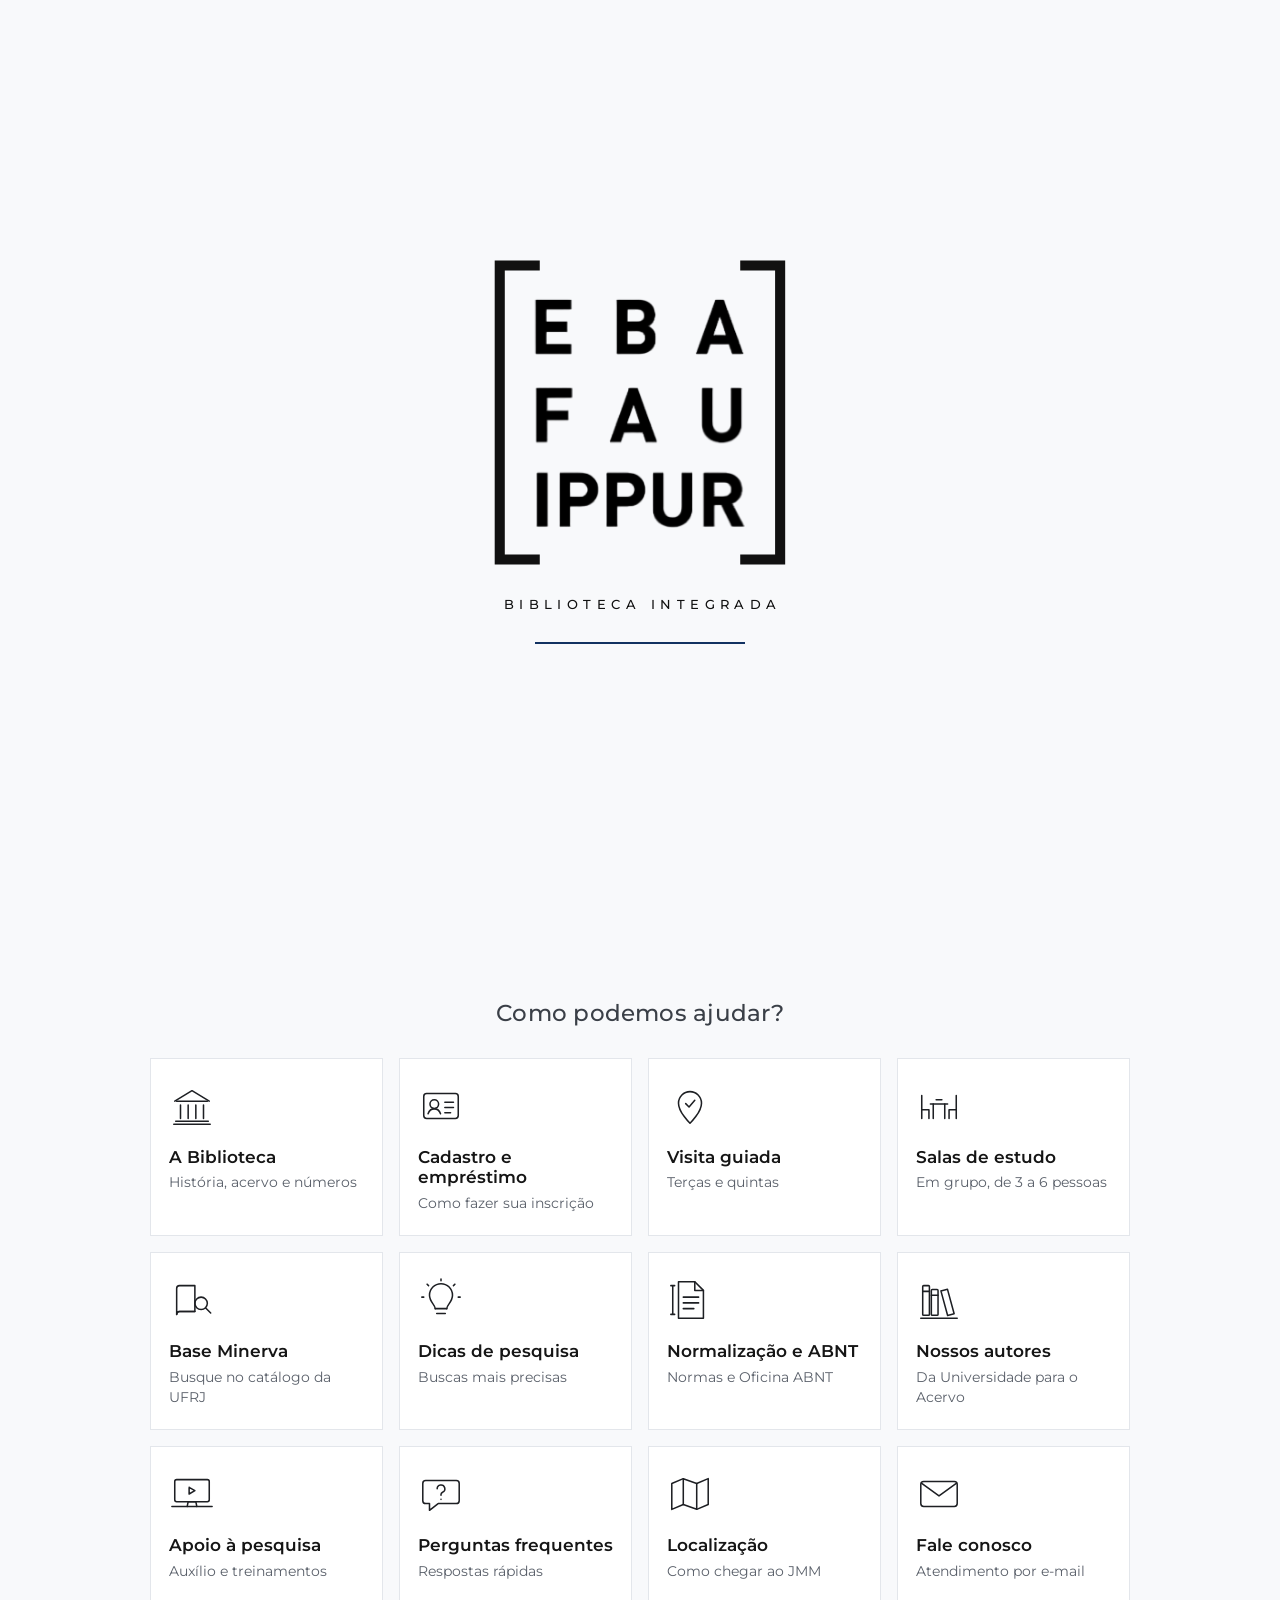
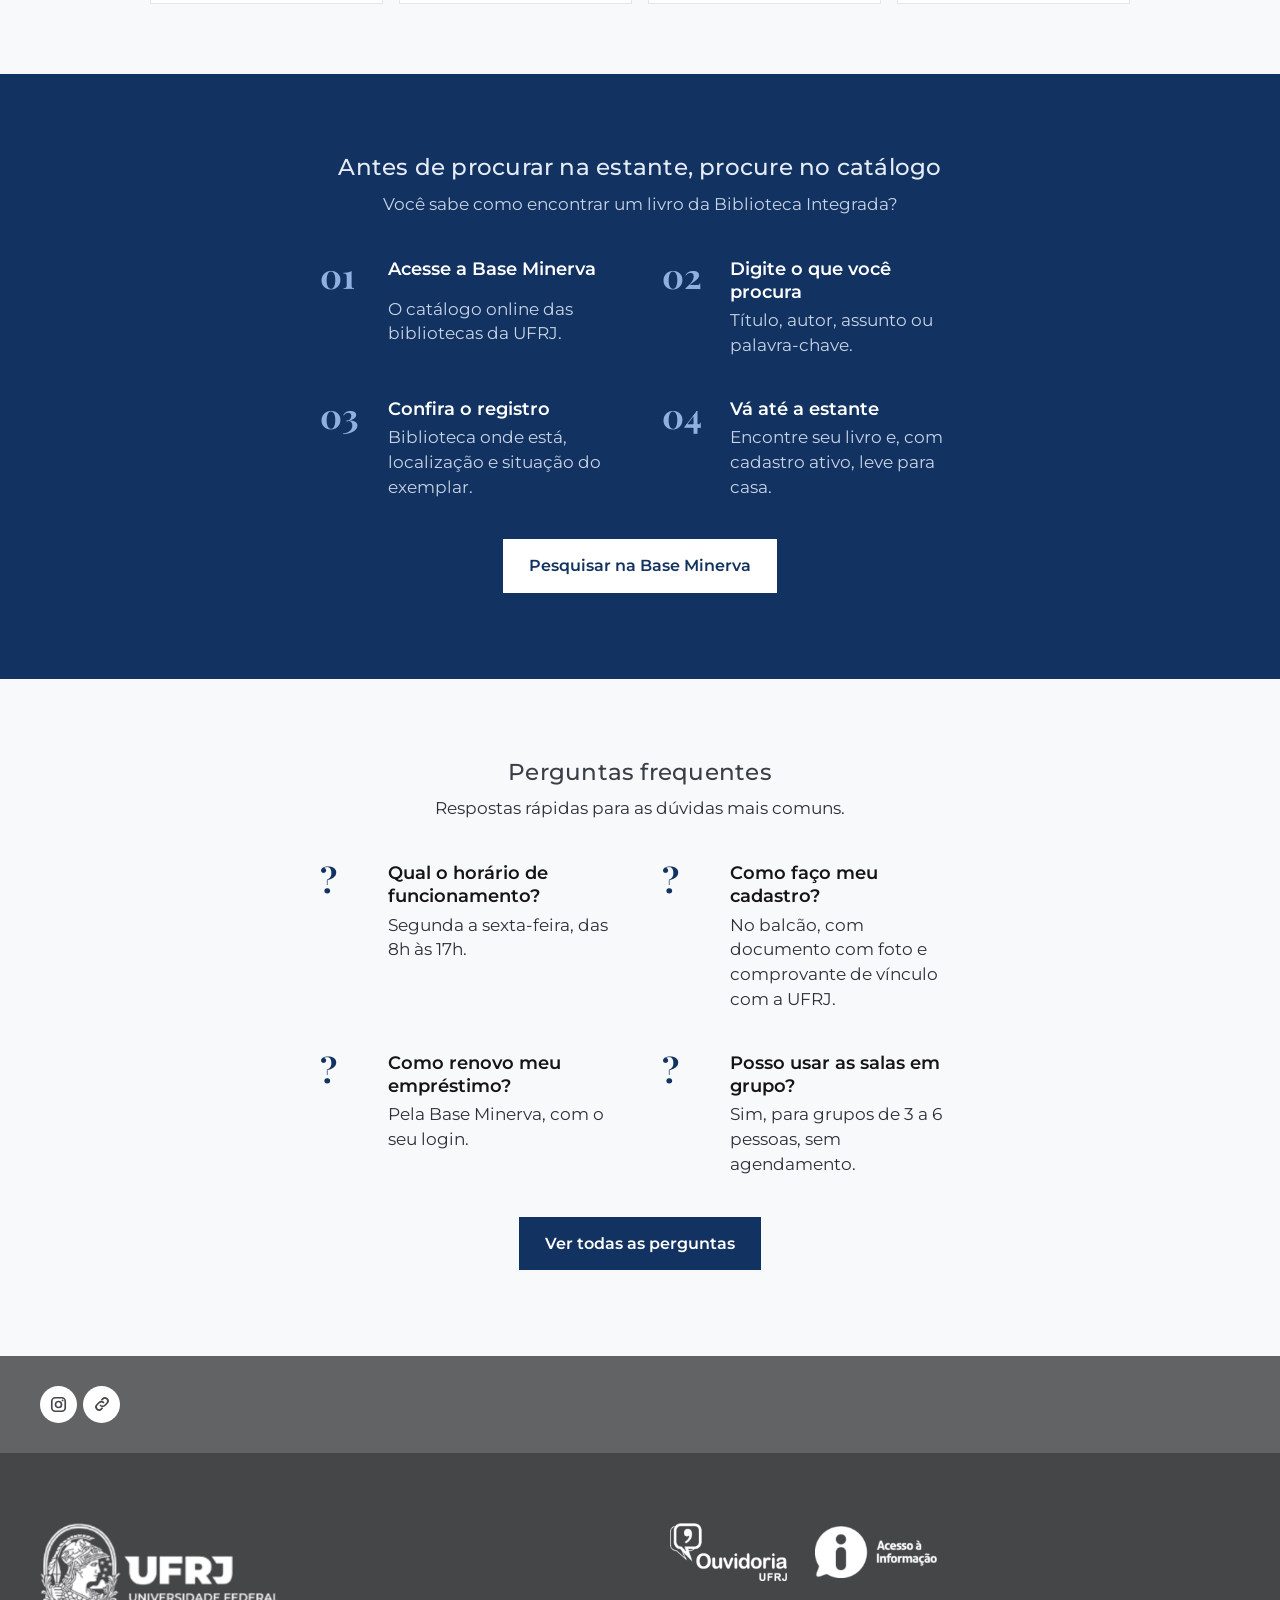
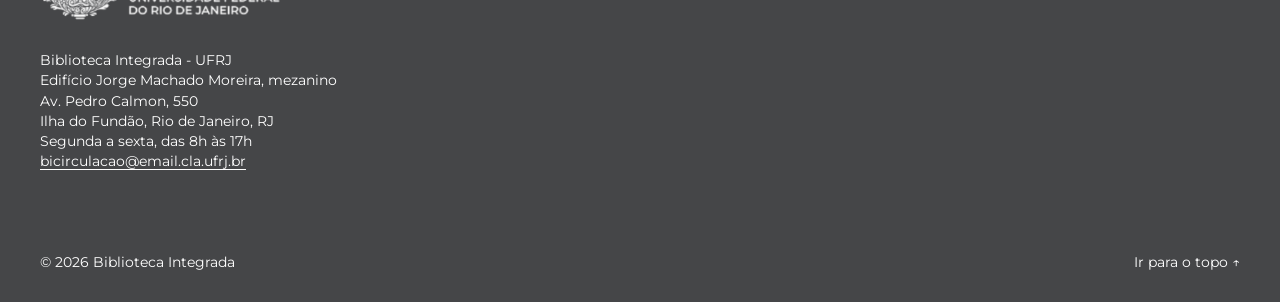
==== index.html @ 3e4e8108 "Abertura aparece ao abrir ou recarregar o site; pula só na navegação interna Co-Authored-By: Claude " ====
<!doctype html>
<html lang="pt-BR">
<head>
<meta charset="utf-8">
<meta name="viewport" content="width=device-width, initial-scale=1">
<meta name="robots" content="noindex, nofollow">
<title>Biblioteca Integrada | UFRJ</title>
<meta name="description" content="Acervo especializado em artes, arquitetura e urbanismo da EBA, FAU e IPPUR. Edifício Jorge Machado Moreira, Cidade Universitária.">
<meta name="theme-color" content="#123261">
<link rel="icon" type="image/png" href="logos/favicon.png">
<link rel="apple-touch-icon" href="logos/favicon.png">
<script>(function(){try{var n=performance.getEntriesByType("navigation")[0];var recarga=n&&n.type==="reload";var r=document.referrer;var interno=r&&r.indexOf(location.origin+location.pathname.replace(/[^/]*$/,""))===0;if(interno&&!recarga)document.documentElement.classList.add("sem-carga")}catch(e){}})()</script>
<link rel="canonical" href="https://levytikus.github.io/biblioteca-integrada/">
<meta property="og:type" content="website">
<meta property="og:locale" content="pt_BR">
<meta property="og:site_name" content="Biblioteca Integrada UFRJ">
<meta property="og:title" content="Biblioteca Integrada | UFRJ">
<meta property="og:description" content="Acervo especializado em artes, arquitetura e urbanismo da EBA, FAU e IPPUR. Edifício Jorge Machado Moreira, Cidade Universitária.">
<meta property="og:url" content="https://levytikus.github.io/biblioteca-integrada/">
<meta property="og:image" content="https://levytikus.github.io/biblioteca-integrada/og.jpg?v=2">
<meta property="og:image:secure_url" content="https://levytikus.github.io/biblioteca-integrada/og.jpg?v=2">
<meta property="og:image:type" content="image/jpeg">
<meta property="og:image:width" content="1200">
<meta property="og:image:height" content="630">
<meta property="og:image:alt" content="Biblioteca Integrada da UFRJ">
<meta name="twitter:card" content="summary_large_image">
<meta name="twitter:title" content="Biblioteca Integrada | UFRJ">
<meta name="twitter:description" content="Acervo especializado em artes, arquitetura e urbanismo da EBA, FAU e IPPUR. Edifício Jorge Machado Moreira, Cidade Universitária.">
<meta name="twitter:image" content="https://levytikus.github.io/biblioteca-integrada/og.jpg?v=2">
<link rel="preconnect" href="https://fonts.googleapis.com">
<link rel="preconnect" href="https://fonts.gstatic.com" crossorigin>
<link href="https://fonts.googleapis.com/css2?family=Montserrat:wght@400;500;600;700&family=Playfair+Display:wght@700&family=Source+Serif+4:opsz,wght@8..60,400&display=swap" rel="stylesheet">
<link rel="stylesheet" href="css/estilo.css?v=22">
</head>
<body id="topo">
<div class="carga v-traco" id="carga" aria-hidden="true"><div class="cj"><svg class="marca-bi" viewBox="0 0 1308 1367" aria-hidden="true"><path class="co co-e" d="M217 41.5H42.5V1323.5H217" pathLength="1"/><path class="co co-d" d="M1091 41.5H1265V1323.5H1091" pathLength="1"/><g class="ls"><image class="le" href="carga/l-E.png" x="195" y="187" width="163" height="243" style="--i:0;--r:0;--dx:-0.289;--dy:-0.274"/><image class="le" href="carga/l-B1.png" x="549" y="187" width="175" height="243" style="--i:1;--r:0;--dx:-0.013;--dy:-0.274"/><image class="le" href="carga/l-A1.png" x="894" y="187" width="214" height="243" style="--i:2;--r:0;--dx:0.265;--dy:-0.274"/><image class="le" href="carga/l-F.png" x="198" y="572" width="163" height="245" style="--i:3;--r:1;--dx:-0.286;--dy:0.008"/><image class="le" href="carga/l-A2.png" x="519" y="572" width="210" height="245" style="--i:4;--r:1;--dx:-0.023;--dy:0.008"/><image class="le" href="carga/l-U1.png" x="921" y="572" width="179" height="245" style="--i:5;--r:1;--dx:0.273;--dy:0.008"/><image class="le" href="carga/l-I.png" x="201" y="941" width="54" height="244" style="--i:6;--r:2;--dx:-0.326;--dy:0.278"/><image class="le" href="carga/l-P1.png" x="301" y="941" width="173" height="244" style="--i:7;--r:2;--dx:-0.204;--dy:0.278"/><image class="le" href="carga/l-P2.png" x="506" y="941" width="173" height="244" style="--i:8;--r:2;--dx:-0.047;--dy:0.278"/><image class="le" href="carga/l-U2.png" x="707" y="941" width="178" height="244" style="--i:9;--r:2;--dx:0.109;--dy:0.278"/><image class="le" href="carga/l-R.png" x="927" y="941" width="184" height="244" style="--i:10;--r:2;--dx:0.279;--dy:0.278"/></g></svg><p class="wm">Biblioteca Integrada</p><div class="barra"><i></i></div></div></div>
<a class="pular" href="#conteudo">Pular para o conteúdo</a>

<header class="cab">
  <div class="cab-in">
    <button class="busca-btn" id="abrirBusca" aria-label="Pesquisar no acervo"><svg width="26" height="26" viewBox="0 0 24 24" fill="none" stroke="currentColor" stroke-width="1.9" stroke-linecap="round"><circle cx="10.5" cy="10.5" r="7.2"/><path d="m20.6 20.6-4.9-4.9"/></svg></button>
    <a class="marca" href="index.html" aria-label="Biblioteca Integrada, página inicial">
      <img src="logos/ufrj-compacta.png" alt="UFRJ" width="556" height="277">
      <span class="nome">Biblioteca Integrada</span>
    </a>
    <button class="menu-btn" id="abrirMenu" aria-label="Abrir menu"><svg width="28" height="28" viewBox="0 0 24 24" fill="none" stroke="currentColor" stroke-width="1.6" stroke-linecap="round"><path d="M3.5 6.5h17M3.5 12h17M3.5 17.5h17"/></svg></button>
  </div>
</header>

<div class="menu" id="menu" aria-hidden="true" role="dialog" aria-label="Menu">
  <div class="menu-topo"><button data-fechar>Fechar menu <svg width="30" height="30" viewBox="0 0 24 24" fill="none" stroke="currentColor" stroke-width="1.5" stroke-linecap="round"><path d="M5 5l14 14M19 5 5 19"/></svg></button></div>
  <nav aria-label="Menu principal">
    <a href="index.html">Página Inicial</a>
    <a href="historia.html">A Biblioteca</a>
    <a href="servicos.html">Serviços</a>
    <a href="pesquisa.html">Dicas de pesquisa</a>
    <a href="normalizacao.html">Normalização e Oficina ABNT</a>
    <a href="acervo.html">Da Universidade para o Acervo</a>
    <a href="faq.html">FAQ</a>
    <a href="localizacao.html">Localização</a>
  </nav>
  <div class="redes">
    <a href="https://www.instagram.com/bibliotecaintegradaufrj/" target="_blank" rel="noopener" aria-label="Instagram"><svg width="22" height="22" viewBox="0 0 24 24" fill="none" stroke="currentColor" stroke-width="2.1"><rect x="3.5" y="3.5" width="17" height="17" rx="4.5"/><circle cx="12" cy="12" r="3.8"/><circle cx="17.2" cy="6.8" r="1.15" fill="currentColor" stroke="none"/></svg></a>
    <a href="https://linktr.ee/bi.ufrj" target="_blank" rel="noopener" aria-label="Todos os links"><svg width="21" height="21" viewBox="0 0 24 24" fill="none" stroke="currentColor" stroke-width="2.3" stroke-linecap="round"><path d="M10 14a4 4 0 0 0 5.7 0l3-3a4 4 0 0 0-5.7-5.7l-1 1"/><path d="M14 10a4 4 0 0 0-5.7 0l-3 3a4 4 0 0 0 5.7 5.7l1-1"/></svg></a>
  </div>
</div>

<div class="busca" id="busca" aria-hidden="true" role="dialog" aria-label="Pesquisar">
  <button class="fechar" data-fechar>Fechar pesquisa <svg width="30" height="30" viewBox="0 0 24 24" fill="none" stroke="currentColor" stroke-width="1.5" stroke-linecap="round"><path d="M5 5l14 14M19 5 5 19"/></svg></button>
  <form action="https://minerva.ufrj.br/F" method="get" target="_blank">
    <label for="q">Pesquisar no acervo (Base Minerva)</label>
    <div class="campo">
      <input id="q" name="request" type="search" placeholder="Título, autor ou assunto" autocomplete="off">
      <input type="hidden" name="func" value="find-b">
      <button class="enviar" type="submit" aria-label="Buscar"><svg width="26" height="26" viewBox="0 0 24 24" fill="none" stroke="currentColor" stroke-width="1.9" stroke-linecap="round"><circle cx="10.5" cy="10.5" r="7.2"/><path d="m20.6 20.6-4.9-4.9"/></svg></button>
    </div>
  </form>
</div>

<main id="conteudo">

<section class="capa" aria-label="Biblioteca Integrada">
  <img src="img/capa.jpg?v=13" alt="Salão de leitura da Biblioteca Integrada" style="object-position:50% 45%">
  <span class="escuro" aria-hidden="true"></span>
  <span class="credito" hidden>Foto: Fábio Caffe (SGCOM/UFRJ)</span>
  <div class="tit">
    <h1>Biblioteca Integrada</h1>
    <a class="desce" href="#servicos" aria-label="Deslizar para baixo"><svg width="28" height="28" viewBox="0 0 24 24" fill="none" stroke="currentColor" stroke-width="2.2" stroke-linecap="round" stroke-linejoin="round"><path d="m6 9 6 6 6-6"/></svg></a>
  </div>
</section>

<section class="atalhos" id="servicos" aria-labelledby="t-atalhos">
  <h2 id="t-atalhos">Como podemos ajudar?</h2>
  <div class="grade-ic">
    <a class="atalho" href="historia.html">
      <svg class="ic" viewBox="0 0 48 48" aria-hidden="true"><path pathLength="1" d="M6 19 24 8l18 11"/><path pathLength="1" d="M8 19h32"/><path pathLength="1" d="M12 23v14M20 23v14M28 23v14M36 23v14"/><path pathLength="1" d="M7 40h34"/><path pathLength="1" d="M5 43h38"/></svg>
      <b>A Biblioteca</b><span>História, acervo e números</span>
    </a>
    <a class="atalho" href="servicos.html#cadastro">
      <svg class="ic" viewBox="0 0 48 48" aria-hidden="true"><rect pathLength="1" x="6" y="11" width="36" height="26" rx="3"/><circle pathLength="1" cx="17" cy="22" r="4.5"/><path pathLength="1" d="M10.5 32c1.2-3.4 3.6-5 6.5-5s5.3 1.6 6.5 5"/><path pathLength="1" d="M28 20h9M28 25.5h9M28 31h6"/></svg>
      <b>Cadastro e empréstimo</b><span>Como fazer sua inscrição</span>
    </a>
    <a class="atalho" href="servicos.html#visita">
      <svg class="ic" viewBox="0 0 48 48" aria-hidden="true"><path pathLength="1" d="M24 42s-12-11.6-12-21a12 12 0 0 1 24 0c0 9.4-12 21-12 21Z"/><path pathLength="1" d="M19.5 21.5 23 25l6-7"/></svg>
      <b>Visita guiada</b><span>Terças e quintas</span>
    </a>
    <a class="atalho" href="servicos.html#salas">
      <svg class="ic" viewBox="0 0 48 48" aria-hidden="true"><path pathLength="1" d="M15 22h18"/><path pathLength="1" d="M18 22v15M30 22v15"/><path pathLength="1" d="M6 13v24M6 28h7.5v9"/><path pathLength="1" d="M42 13v24M42 28h-7.5v9"/><path pathLength="1" d="M21 17.5h6"/></svg>
      <b>Salas de estudo</b><span>Em grupo, de 3 a 6 pessoas</span>
    </a>
    <a class="atalho" href="https://minerva.ufrj.br/F" target="_blank" rel="noopener">
      <svg class="ic" viewBox="0 0 48 48" aria-hidden="true"><path pathLength="1" d="M8 36V12a3 3 0 0 1 3-3h16v27H11a3 3 0 0 0-3 3Z"/><path pathLength="1" d="M8 39a3 3 0 0 1 3-3h16"/><circle pathLength="1" cx="33.5" cy="27.5" r="6.5"/><path pathLength="1" d="m38.3 32.3 5.2 5.2"/></svg>
      <b>Base Minerva</b><span>Busque no catálogo da UFRJ</span>
    </a>
    <a class="atalho" href="pesquisa.html">
      <svg class="ic" viewBox="0 0 48 48" aria-hidden="true"><path pathLength="1" d="M18 33h12"/><path pathLength="1" d="M19.5 38h9"/><path pathLength="1" d="M18 33c0-4-6-7-6-14a12 12 0 0 1 24 0c0 7-6 10-6 14"/><path pathLength="1" d="M24 4V2M37 9l1.5-1.5M11 9 9.5 7.5M42 21h2M4 21h2"/></svg>
      <b>Dicas de pesquisa</b><span>Buscas mais precisas</span>
    </a>
    <a class="atalho" href="normalizacao.html">
      <svg class="ic" viewBox="0 0 48 48" aria-hidden="true"><path pathLength="1" d="M12 5h17l9 9v29H12Z"/><path pathLength="1" d="M29 5v9h9"/><path pathLength="1" d="M17 21h16M17 27h16M17 33h11"/><path pathLength="1" d="M6 9v30M4 9h4M4 39h4" /></svg>
      <b>Normalização e ABNT</b><span>Normas e Oficina ABNT</span>
    </a>
    <a class="atalho" href="acervo.html">
      <svg class="ic" viewBox="0 0 48 48" aria-hidden="true"><rect pathLength="1" x="7" y="9" width="7" height="31" rx="1"/><rect pathLength="1" x="16" y="13" width="7" height="27" rx="1"/><path pathLength="1" d="m26 14.5 6.8-1.8 7 25.6-6.8 1.8Z"/><path pathLength="1" d="M5 43h38"/><path pathLength="1" d="M7 15h7M16 19h7"/></svg>
      <b>Nossos autores</b><span>Da Universidade para o Acervo</span>
    </a>
    <a class="atalho" href="servicos.html#apoio">
      <svg class="ic" viewBox="0 0 48 48" aria-hidden="true"><rect pathLength="1" x="6" y="9" width="36" height="23" rx="2"/><path pathLength="1" d="M3 37h42"/><path pathLength="1" d="M19 37l1-5h8l1 5"/><path pathLength="1" d="m21 17 6 3.5-6 3.5Z"/></svg>
      <b>Apoio à pesquisa</b><span>Auxílio e treinamentos</span>
    </a>
    <a class="atalho" href="faq.html">
      <svg class="ic" viewBox="0 0 48 48" aria-hidden="true"><path pathLength="1" d="M8 10h32a3 3 0 0 1 3 3v18a3 3 0 0 1-3 3H21l-9 7v-7H8a3 3 0 0 1-3-3V13a3 3 0 0 1 3-3Z"/><path pathLength="1" d="M20 18.5a4 4 0 1 1 5.6 3.7c-1 .5-1.6 1.3-1.6 2.4v.8"/><path pathLength="1" d="M24 29.5v.1"/></svg>
      <b>Perguntas frequentes</b><span>Respostas rápidas</span>
    </a>
    <a class="atalho" href="localizacao.html">
      <svg class="ic" viewBox="0 0 48 48" aria-hidden="true"><path pathLength="1" d="M5 13 17 8l14 5 12-5v27l-12 5-14-5-12 5Z"/><path pathLength="1" d="M17 8v27M31 13v27"/></svg>
      <b>Localização</b><span>Como chegar ao JMM</span>
    </a>
    <a class="atalho" href="mailto:bicirculacao@email.cla.ufrj.br">
      <svg class="ic" viewBox="0 0 48 48" aria-hidden="true"><rect pathLength="1" x="5" y="11" width="38" height="26" rx="3"/><path pathLength="1" d="m6 13 18 13 18-13"/></svg>
      <b>Fale conosco</b><span>Atendimento por e-mail</span>
    </a>
  </div>
</section>

<section class="passos" aria-labelledby="t-passos">
  <h2 id="t-passos">Antes de procurar na estante, procure no catálogo</h2>
  <p class="sub">Você sabe como encontrar um livro da Biblioteca Integrada?</p>
  <ol>
    <li><b>Acesse a Base Minerva</b><span>O catálogo online das bibliotecas da UFRJ.</span></li>
    <li><b>Digite o que você procura</b><span>Título, autor, assunto ou palavra-chave.</span></li>
    <li><b>Confira o registro</b><span>Biblioteca onde está, localização e situação do exemplar.</span></li>
    <li><b>Vá até a estante</b><span>Encontre seu livro e, com cadastro ativo, leve para casa.</span></li>
  </ol>
  <div class="acao"><a class="botao" href="https://minerva.ufrj.br/F" target="_blank" rel="noopener">Pesquisar na Base Minerva</a></div>
</section>


<section class="faq faq-resumo" id="faq">
  <h2>Perguntas frequentes</h2>
  <p class="sub">Respostas rápidas para as dúvidas mais comuns.</p>
  <div class="itens">
      <div class="item">
        <h3>Qual o horário de funcionamento?</h3>
        <p>Segunda a sexta-feira, das 8h às 17h.</p>
      </div>
      <div class="item">
        <h3>Como faço meu cadastro?</h3>
        <p>No balcão, com documento com foto e comprovante de vínculo com a UFRJ.</p>
      </div>
      <div class="item">
        <h3>Como renovo meu empréstimo?</h3>
        <p>Pela Base Minerva, com o seu login.</p>
      </div>
      <div class="item">
        <h3>Posso usar as salas em grupo?</h3>
        <p>Sim, para grupos de 3 a 6 pessoas, sem agendamento.</p>
      </div>
  </div>
  <div class="acao"><a class="botao" href="faq.html">Ver todas as perguntas</a></div>
</section>
</main>

<div class="faixa">
  <div class="in">
    <a href="https://www.instagram.com/bibliotecaintegradaufrj/" target="_blank" rel="noopener" aria-label="Instagram"><svg width="19" height="19" viewBox="0 0 24 24" fill="none" stroke="currentColor" stroke-width="2.1"><rect x="3.5" y="3.5" width="17" height="17" rx="4.5"/><circle cx="12" cy="12" r="3.8"/><circle cx="17.2" cy="6.8" r="1.15" fill="currentColor" stroke="none"/></svg></a>
    <a href="https://linktr.ee/bi.ufrj" target="_blank" rel="noopener" aria-label="Todos os links"><svg width="18" height="18" viewBox="0 0 24 24" fill="none" stroke="currentColor" stroke-width="2.3" stroke-linecap="round"><path d="M10 14a4 4 0 0 0 5.7 0l3-3a4 4 0 0 0-5.7-5.7l-1 1"/><path d="M14 10a4 4 0 0 0-5.7 0l-3 3a4 4 0 0 0 5.7 5.7l1-1"/></svg></a>
  </div>
</div>
<footer class="rod">
  <div class="in">
    <div class="grade">
      <div>
        <a class="ufrj" href="https://ufrj.br/" target="_blank" rel="noopener"><img src="logos/ufrj-completa.png" alt="UFRJ, Universidade Federal do Rio de Janeiro" width="684" height="277"></a>
        <address>
          Biblioteca Integrada - UFRJ<br>
          Edifício Jorge Machado Moreira, mezanino<br>
          Av. Pedro Calmon, 550<br>
          Ilha do Fundão, Rio de Janeiro, RJ<br>
          Segunda a sexta, das 8h às 17h<br>
          <a href="mailto:bicirculacao@email.cla.ufrj.br">bicirculacao@email.cla.ufrj.br</a>
        </address>
      </div>
      <div class="selos">
        <a href="http://www.ouvidoria.ufrj.br" target="_blank" rel="noopener"><img class="ouv" src="logos/ouvidoria.png" alt="Ouvidoria UFRJ" width="338" height="167"></a>
        <a href="https://www.gov.br/acessoainformacao/pt-br" target="_blank" rel="noopener"><img class="lai" src="logos/acesso.png" alt="Acesso à Informação" width="338" height="145"></a>
      </div>
    </div>
    <div class="base">
      <span>© 2026 Biblioteca Integrada</span>
      <a href="#topo">Ir para o topo ↑</a>
    </div>
  </div>
</footer>

<div vw class="enabled">
  <div vw-access-button class="active"></div>
  <div vw-plugin-wrapper><div class="vw-plugin-top-wrapper"></div></div>
</div>
<script src="https://vlibras.gov.br/app/vlibras-plugin.js"></script>
<script>try{new window.VLibras.Widget('https://vlibras.gov.br/app');}catch(e){}</script>
<script src="js/site.js?v=22"></script>
</body>
</html>
---- css/estilo.css ----
/* Biblioteca Integrada UFRJ, prévia
   Medidas tiradas do padrão visual dos sites da UFRJ (celular e computador) */

:root{
  --azul:#123261;
  --fundo:#f8f9fb;
  --texto:#151515;
  --texto-2:#2b2f36;
  --rodape:#454648;
  --faixa:#626365;
  --sans:"Montserrat", system-ui, sans-serif;
  --serif:"Source Serif 4", Georgia, serif;
  --titulo:"Playfair Display", Georgia, serif;
  --cab:96px;
}
@media (min-width:768px){:root{--cab:88px}}

*{box-sizing:border-box}
html{scroll-behavior:smooth;scroll-padding-top:calc(var(--cab) + 16px)}
body{margin:0;background:var(--fundo);color:var(--texto);font-family:var(--sans);font-size:17px;line-height:1.5;-webkit-font-smoothing:antialiased;text-rendering:optimizeLegibility}
img{max-width:100%;display:block}
a{color:var(--azul)}
[hidden]{display:none!important}
.pular{position:absolute;left:-999px;top:0;background:#fff;color:var(--azul);padding:10px 16px;z-index:300;font-weight:600}
.pular:focus{left:10px;top:10px}

/* ---------- Cabeçalho ---------- */
.cab{position:sticky;top:0;z-index:50;background:var(--azul);box-shadow:0 3px 8px rgba(0,0,0,.22)}
.cab-in{height:var(--cab);padding:0 14px;display:grid;grid-template-columns:56px 1fr 56px;align-items:center}
.cab button{background:none;border:0;color:#fff;cursor:pointer;width:48px;height:48px;display:grid;place-items:center;padding:0}
.cab .busca-btn{justify-self:start}
.cab .menu-btn{justify-self:end}
.marca{justify-self:center;display:flex;align-items:center;gap:36px;color:#fff;text-decoration:none}
.marca img{height:50px;width:auto}
.marca .nome{display:none;font-size:16.5px;font-weight:500;letter-spacing:.02em;text-transform:uppercase;white-space:nowrap}
@media (min-width:768px){
  .cab-in{padding:0 30px;grid-template-columns:60px 1fr 60px}
  .marca img{height:48px}
  .marca .nome{display:block}
}

/* ---------- Menu ---------- */
.menu{position:fixed;inset:0;z-index:120;background:#fff;display:none;flex-direction:column;overflow:auto}
.menu.aberto{display:flex}
.menu-topo{display:flex;justify-content:flex-end;padding:56px 24px 44px}
.menu-topo button{background:none;border:0;cursor:pointer;display:flex;align-items:center;gap:18px;font-family:var(--sans);font-size:15px;letter-spacing:.05em;text-transform:uppercase;color:#222}
.menu nav{border-top:1px solid var(--azul)}
.menu nav a{display:block;border-bottom:1px solid var(--azul);padding:17px 28px;text-decoration:none;color:var(--azul);font-weight:600;font-size:17.5px;line-height:1.5}
.menu nav a:hover{background:#f1f4f9}
.menu .redes{margin:auto auto 0;padding:56px 0 44px;display:flex;gap:10px;justify-content:center}
.menu .redes a{width:47px;height:47px;border-radius:50%;background:var(--azul);color:#fff;display:grid;place-items:center}
@media (min-width:768px){.menu nav{max-width:720px;width:100%;margin:0 auto;border-top:1px solid var(--azul)}}

/* ---------- Busca ---------- */
.busca{position:fixed;inset:0;z-index:120;background:rgba(18,50,97,.97);display:none;align-items:center;justify-content:center;padding:24px}
.busca.aberto{display:flex}
.busca form{width:min(720px,100%)}
.busca label{display:block;color:#cfd8e6;font-size:13px;letter-spacing:.12em;text-transform:uppercase;margin-bottom:12px}
.busca .campo{display:flex;border-bottom:2px solid #fff}
.busca input{flex:1;min-width:0;background:transparent;border:0;color:#fff;font-family:var(--sans);font-size:clamp(20px,4vw,30px);padding:10px 0;outline:none}
.busca input::placeholder{color:#9fb0c9}
.busca .enviar{background:none;border:0;color:#fff;cursor:pointer}
.busca .fechar{position:absolute;top:30px;right:24px;background:none;border:0;color:#fff;cursor:pointer;font-family:var(--sans);font-size:14px;letter-spacing:.05em;text-transform:uppercase;display:flex;gap:14px;align-items:center}

/* ---------- Capa ---------- */
.capa{position:relative;height:calc(100svh - var(--cab));min-height:480px;overflow:hidden;display:flex;align-items:flex-end;justify-content:center;background:#222}
.capa img{position:absolute;inset:0;width:100%;height:100%;object-fit:cover;will-change:transform}
.capa::after{content:"";position:absolute;inset:0;z-index:1;background:linear-gradient(to bottom,rgba(0,0,0,0) 50%,rgba(0,0,0,.45) 100%);pointer-events:none}
.capa .escuro{position:absolute;inset:0;z-index:1;background:#000;opacity:0;pointer-events:none}
.capa .credito{position:absolute;right:12px;top:10px;z-index:2;color:#fff;font-size:11px;opacity:.85;text-shadow:0 1px 3px rgba(0,0,0,.7)}
.capa .tit{position:relative;z-index:2;text-align:center;color:#fff;padding:0 20px 26px}
.capa h1{font-family:var(--titulo);font-weight:700;font-size:clamp(30px,calc(1.75vw + 23px),46px);line-height:1.1;margin:0 0 12px;text-shadow:0 2px 14px rgba(0,0,0,.35)}
.capa .desce{color:#fff;display:inline-block}

/* ---------- Página inicial: Serviços e Pesquisa ---------- */
.inicio{padding:64px 0 24px}
.dupla{width:72%;max-width:520px;margin:0 auto;display:grid;gap:56px}
.cartao .foto{width:100%;height:auto;aspect-ratio:1/1;object-fit:cover}
.cartao .foto.pb{filter:grayscale(1) contrast(1.05)}
.cartao h2{font-family:var(--sans);font-weight:700;font-size:40px;line-height:1.15;text-transform:uppercase;margin:34px 0 18px}
.lista{margin:0;padding:0 0 0 38px;font-family:var(--serif);font-size:30px;line-height:1.3}
.lista li{margin:0 0 12px}
.lista li::marker{font-size:.6em;color:var(--texto)}
.lista li{padding-left:8px}
.lista a{color:var(--azul);text-decoration:none}
.lista a:hover{text-decoration:underline;text-underline-offset:5px}
@media (min-width:768px){
  .inicio{padding:70px 0 30px}
  .dupla{width:auto;max-width:800px;padding:0 24px;grid-template-columns:1fr 1fr;gap:43px;align-items:start;box-sizing:content-box}
  .cartao h2{font-size:35px;font-weight:600;margin:44px 0 18px}
  .lista{font-size:32px;line-height:1.25;padding-left:64px}
  .lista li{margin:0 0 16px}
}

/* ---------- FAQ ---------- */
.faq{padding:60px 22px 90px}
.faq h2{font-family:var(--sans);font-weight:600;font-size:36px;line-height:1.2;text-align:center;margin:0 0 30px}
.faq .itens{max-width:640px;margin:0 auto}
.faq .item{break-inside:avoid;padding:0 0 32px}
.faq h3{font-family:var(--sans);font-weight:600;font-size:19px;line-height:1.3;margin:0 0 18px}
.faq p{font-size:18.5px;line-height:1.45;margin:0;color:var(--texto-2)}
.faq a{text-decoration:underline;text-underline-offset:3px}
@media (min-width:768px){
  .faq{padding:60px 24px 110px}
  .faq h2{font-size:30px;font-weight:600;margin:0 0 70px}
  .faq .itens{columns:2;column-gap:44px}
  .faq .item{padding:0 0 40px}
  .faq h3{font-size:16.5px;line-height:1.28;margin:0 0 22px}
  .faq p{font-size:16.5px;line-height:1.45}
}
.pendente{background:#fff3cd;color:#6b4d0e;font-size:.85em;padding:1px 7px;border-radius:3px;text-decoration:none}

/* ---------- Páginas internas ---------- */
.pagina{padding:56px 22px 90px}
.pagina .in{max-width:680px;margin:0 auto}
.pagina h1{font-family:var(--sans);font-weight:600;font-size:34px;line-height:1.2;text-align:center;margin:0 0 36px}
.pagina h2{font-family:var(--sans);font-weight:600;font-size:21px;margin:36px 0 12px}
.pagina p{font-size:17.5px;line-height:1.6;margin:0 0 16px;color:var(--texto-2)}
.pagina .foto{width:100%;height:auto;aspect-ratio:3/2;object-fit:cover;margin:0 0 30px}
.numeros{display:grid;grid-template-columns:repeat(3,1fr);gap:12px;margin:0 0 32px}
.numero{background:#fff;border-top:4px solid var(--azul);padding:18px 16px}
.numero b{display:block;font-size:30px;font-weight:700;color:var(--azul);line-height:1.1}
.numero span{display:block;font-size:14px;color:#555b65;line-height:1.35;margin-top:6px}
.horarios{display:grid;gap:12px;margin:8px 0 24px}
.horario{border-left:4px solid var(--azul);background:#fff;padding:16px 20px}
.horario b{display:block;font-size:18px;color:var(--azul)}
.horario span{color:#555b65;font-size:15.5px}
.aviso{background:#fff;border:1px solid #d9dee6;padding:14px 18px;font-size:15.5px;margin:0 0 24px}
.botao{display:inline-block;background:var(--azul);color:#fff;text-decoration:none;font-weight:600;font-size:15.5px;padding:15px 26px}
.botao:hover{filter:brightness(1.25)}
.mapa{width:100%;aspect-ratio:4/3;border:0;background:#e7ebf1;margin-top:10px}
@media (max-width:560px){.numeros{grid-template-columns:1fr}.pagina h1{font-size:30px}}

/* ---------- Rodapé ---------- */
.faixa{background:var(--faixa)}
.faixa .in{padding:30px 18px;display:flex;gap:6px}
.faixa a{width:37px;height:37px;border-radius:50%;background:#fff;color:var(--rodape);display:grid;place-items:center}
.faixa a:hover{background:#e6e9ee}
.rod{background:var(--rodape);color:#fff}
.rod .in{padding:54px 22px 30px}
.rod .grade{display:grid;gap:40px}
.rod .ufrj img{width:240px;max-width:72%;height:auto}
.rod .selos img{height:auto}
.rod address{font-style:normal;font-size:14.5px;line-height:1.5;margin:30px 0 0}
.rod .selos{display:flex;flex-wrap:wrap;gap:28px;align-items:center;align-self:start}
.rod .selos img{width:auto}
.rod .selos .ouv{height:58px}
.rod .selos .lai{height:52px}
.rod .base{display:flex;justify-content:space-between;align-items:flex-start;gap:20px;margin-top:56px;font-size:14px}
.rod .base a{color:#fff;text-decoration:none;white-space:nowrap}
@media (min-width:768px){
  .faixa .in,.rod .in{padding-left:40px;padding-right:40px}
  .rod .in{padding-top:70px}
  .rod .grade{grid-template-columns:1fr 1fr;gap:60px}
  .rod address{font-size:13.5px}
  .rod .base{font-size:13.5px;margin-top:80px}
}

/* ---------- Logo da Biblioteca Integrada (vetor) ---------- */
.logo-bi{display:block;width:min(300px,78%);height:auto;margin:0 auto 34px;color:var(--texto)}
.logo-bi text{font-family:var(--sans)}

/* ---------- Como encontrar um livro (inicial) ---------- */
.passos{padding:30px 22px 20px}
.passos h2{font-family:var(--sans);font-weight:600;font-size:30px;line-height:1.2;text-align:center;margin:0 0 10px}
.passos .sub{text-align:center;color:var(--texto-2);font-size:17px;margin:0 auto 40px;max-width:520px}
.passos ol{list-style:none;margin:0 auto;padding:0;max-width:640px;display:grid;gap:30px;counter-reset:p}
.passos li{counter-increment:p;display:grid;grid-template-columns:52px 1fr;gap:4px 16px;align-items:start}
.passos li::before{content:counter(p,decimal-leading-zero);grid-row:span 2;font-family:var(--titulo);font-weight:700;font-size:34px;line-height:1;color:var(--azul)}
.passos li b{font-size:18px;font-weight:600;line-height:1.3}
.passos li span{font-size:16.5px;line-height:1.5;color:var(--texto-2)}
.passos .acao{text-align:center;margin-top:40px}
@media (min-width:768px){
  .passos{padding:50px 24px 30px}
  .passos ol{grid-template-columns:1fr 1fr;gap:40px 44px}
}

/* ---------- Linha do tempo ---------- */
.tempo{list-style:none;margin:10px 0 36px;padding:0 0 0 26px;border-left:2px solid var(--azul)}
.tempo li{position:relative;padding:0 0 26px}
.tempo li::before{content:"";position:absolute;left:-33px;top:7px;width:12px;height:12px;border-radius:50%;background:var(--fundo);border:2px solid var(--azul)}
.tempo b{display:block;font-family:var(--titulo);font-weight:700;font-size:22px;color:var(--azul);line-height:1.2;margin-bottom:4px}
.tempo span{font-size:17px;line-height:1.55;color:var(--texto-2)}
.areas{display:flex;flex-wrap:wrap;gap:8px;margin:6px 0 30px;padding:0;list-style:none}
.areas li{border:1px solid var(--azul);color:var(--azul);font-size:14.5px;font-weight:500;padding:6px 14px}
.frase{font-family:var(--titulo);font-weight:700;font-size:24px;line-height:1.35;text-align:center;color:var(--texto);margin:40px 0 0;padding:30px 0 0;border-top:1px solid #d9dee6}

/* ---------- Passos numerados nas páginas ---------- */
.lista-num{margin:0 0 20px;padding-left:22px}
.lista-num li{font-size:17.5px;line-height:1.6;color:var(--texto-2);margin-bottom:6px}
.destaque{background:#fff;border-left:4px solid var(--azul);padding:18px 22px;margin:8px 0 26px}
.destaque p{margin:0}

/* ---------- Da Universidade para o Acervo ---------- */
.serie{margin:56px 0 0}
.serie .rotulo{display:inline-block;background:#3a3b3d;color:#fff;font-size:14px;font-weight:500;letter-spacing:.08em;padding:9px 20px;margin-bottom:18px}
.serie h2{font-family:var(--titulo);font-weight:700;font-size:30px;text-transform:uppercase;letter-spacing:.01em;margin:0 0 14px;color:var(--texto)}
.serie .bio{font-size:17px}
.livros{display:grid;gap:14px;margin-top:22px}
.livro{display:grid;grid-template-columns:44px 1fr;gap:0 16px;background:#fff;padding:20px 20px 20px 0;text-decoration:none;color:inherit;border:1px solid #e3e6eb;transition:border-color .2s,box-shadow .2s}
.livro:hover{border-color:var(--azul);box-shadow:0 4px 14px rgba(18,50,97,.08)}
.livro .lombada{grid-row:span 3;background:linear-gradient(90deg,#2d2e30,#5a5b5e);margin:-20px 0}
.livro b{font-family:var(--titulo);font-weight:700;font-size:16.5px;line-height:1.3;text-transform:uppercase;color:var(--texto)}
.livro i{font-style:normal;font-size:14.5px;color:#5a606a;margin:6px 0 8px;display:block}
.livro span{font-size:15.5px;line-height:1.5;color:var(--texto-2)}
.livro em{font-style:normal;font-size:13.5px;font-weight:600;color:var(--azul);margin-top:10px;display:block}
@media (min-width:768px){.livros{grid-template-columns:1fr 1fr}}
.indice{display:flex;flex-wrap:wrap;gap:10px;justify-content:center;margin:0 0 10px}
.indice a{border:1px solid var(--azul);color:var(--azul);text-decoration:none;font-weight:600;font-size:14.5px;padding:8px 18px}
.indice a:hover{background:var(--azul);color:#fff}

/* ---------- Complementos ---------- */
.exemplo{display:inline-block;background:#e3e6eb;color:var(--texto);font-weight:600;font-size:16px;padding:7px 14px;margin:4px 6px 4px 0}
.dicas{display:grid;gap:14px;margin:8px 0 30px}
.dica{background:#fff;border:1px solid #e3e6eb;padding:22px 22px 18px}
.dica small{display:block;font-size:12.5px;font-weight:600;letter-spacing:.12em;text-transform:uppercase;color:#5a606a;margin-bottom:6px}
.dica h3{font-family:var(--sans);font-weight:600;font-size:19px;margin:0 0 10px}
.dica p{font-size:16.5px;margin:0 0 8px}
.medidas{display:grid;grid-template-columns:repeat(2,1fr);gap:10px;margin:6px 0 26px}
.medida{background:#fff;border-top:3px solid var(--azul);padding:14px 16px}
.medida span{display:block;font-size:14px;color:#5a606a}
.medida b{font-size:20px;color:var(--azul)}
.cuidados{list-style:none;padding:0;margin:6px 0 30px;display:grid;gap:10px}
.cuidados li{background:#fff;border-left:4px solid var(--azul);padding:14px 18px;font-size:16.5px;line-height:1.5;color:var(--texto-2)}
.cuidados b{color:var(--texto)}
.secao{padding-top:20px;margin-top:40px;border-top:1px solid #d9dee6}
.secao:first-of-type{border-top:0;margin-top:0;padding-top:0}
.pagina h2.grande{font-size:26px;margin-top:0}
@media (min-width:768px){.dicas{grid-template-columns:1fr 1fr}.medidas{grid-template-columns:repeat(4,1fr)}}

.rod address a{color:#fff;text-decoration:underline;text-underline-offset:3px}

.livro .lombada{grid-row:1 / span 4;grid-column:1}
.livro b,.livro i,.livro span:not(.lombada),.livro em{grid-column:2}

/* ---------- Tela de carregamento (Traço) ---------- */
.carga{position:fixed;inset:0;z-index:200;background:var(--fundo);display:grid;place-items:center}
.carga .cj{width:min(52vw,300px);display:flex;flex-direction:column;align-items:center}
.carga .marca-bi{width:100%;height:auto;display:block;overflow:visible}
.carga .co{fill:none;stroke:#111;stroke-width:44;stroke-linejoin:miter;stroke-linecap:butt;stroke-dasharray:1;stroke-dashoffset:1}
.carga .le{transform-box:fill-box;transform-origin:center;opacity:0;transform:translateY(14%)}
.carga .wm{margin:9% 0 0;font:500 clamp(10px,2.8vw,13px) var(--sans);letter-spacing:.42em;padding-left:.42em;text-transform:uppercase;color:#111;white-space:nowrap;opacity:0;transform:translateY(6px)}
.carga .barra{width:70%;height:2px;background:#d9dee6;margin-top:10%;overflow:hidden}
.carga .barra i{display:block;height:100%;width:100%;background:var(--azul);transform:scaleX(0);transform-origin:left}
@keyframes c-encher{to{transform:scaleX(1)}}
@keyframes c-some{to{opacity:1;transform:none}}
@keyframes c-desenha{to{stroke-dashoffset:0}}
.carga.play .barra i{animation:c-encher 3.6s cubic-bezier(.45,0,.2,1) forwards}
.carga.play .co{animation:c-desenha 1.4s cubic-bezier(.6,0,.3,1) forwards}
.carga.play .co-d{animation-delay:.25s}
.carga.play .le{animation:c-some .55s ease forwards;animation-delay:calc(1.1s + var(--i)*.11s)}
.carga.play .wm{animation:c-some .7s ease 2.5s forwards}
.carga.sai{opacity:0;visibility:hidden;transition:opacity .5s ease,visibility 0s .5s}
html.sem-carga .carga{display:none}
@media (prefers-reduced-motion:reduce){.carga *{animation-duration:.01s!important;animation-delay:0s!important}}

/* ---------- Inicial com ícones ---------- */
.atalhos{padding:64px 16px 30px}
.atalhos h2{font-family:var(--sans);font-weight:600;font-size:30px;line-height:1.2;text-align:center;margin:0 0 34px}
.grade-ic{max-width:980px;margin:0 auto;display:grid;grid-template-columns:repeat(2,1fr);gap:12px}
@media (min-width:700px){.grade-ic{grid-template-columns:repeat(3,1fr);gap:16px}}
@media (min-width:1000px){.grade-ic{grid-template-columns:repeat(4,1fr)}}
.atalho{position:relative;display:flex;flex-direction:column;align-items:flex-start;gap:6px;padding:24px 18px 22px;background:#fff;border:1px solid #e3e6eb;text-decoration:none;color:var(--texto);overflow:hidden;
  transition:transform .45s cubic-bezier(.2,.8,.2,1),box-shadow .45s ease,border-color .45s ease}
.atalho::after{content:"";position:absolute;left:0;bottom:0;height:3px;width:100%;background:var(--azul);transform:scaleX(0);transform-origin:left;transition:transform .5s cubic-bezier(.2,.8,.2,1)}
.atalho .ic{width:46px;height:46px;margin-bottom:12px;fill:none;stroke:#1d1f23;stroke-width:1.6;stroke-linecap:round;stroke-linejoin:round;transition:stroke .4s ease,transform .5s cubic-bezier(.2,.8,.2,1)}
.atalho b{font-size:16.5px;font-weight:600;line-height:1.25}
.atalho span{font-size:14px;line-height:1.4;color:#5a606a}
@keyframes ic-desenha{from{stroke-dashoffset:1}to{stroke-dashoffset:0}}
.atalho .ic *{stroke-dasharray:1;stroke-dashoffset:0}
.atalho.visto .ic *{animation:ic-desenha 1.1s cubic-bezier(.6,0,.3,1) both}
@media (hover:hover){
  .atalho:hover,.atalho:focus-visible{transform:translateY(-5px);box-shadow:0 14px 30px rgba(18,50,97,.12);border-color:#cfd6e2}
  .atalho:hover::after,.atalho:focus-visible::after{transform:scaleX(1)}
  .atalho:hover .ic,.atalho:focus-visible .ic{stroke:var(--azul);transform:scale(1.06)}
  .atalho:hover .ic *{animation:ic-desenha .9s cubic-bezier(.6,0,.3,1) both}
}
.atalho:active{transform:scale(.98)}
.atalho:active::after{transform:scaleX(1)}
.inicio .cartao{margin:0}
.faq-pagina{padding-top:56px}
@media (prefers-reduced-motion:reduce){.atalho .ic *{animation:none!important}}
@media (max-width:560px){
  .atalhos{padding:52px 14px 24px}
  .atalhos h2{font-size:26px;margin-bottom:26px}
  .atalho{padding:18px 14px 18px;gap:4px}
  .atalho .ic{width:40px;height:40px;margin-bottom:8px}
  .atalho b{font-size:15.5px}
  .atalho span{font-size:13.5px}
}

/* ---------- Capa: foto fixa recortada pela seção (rolagem feita pelo navegador, sem script) ---------- */
.capa{clip-path:inset(0)}
.capa img{position:fixed;top:var(--cab);left:0;width:100%;height:calc(100svh - var(--cab));min-height:480px;transform:none!important;will-change:auto}
.capa .escuro{position:fixed;top:var(--cab);left:0;width:100%;height:calc(100svh - var(--cab));min-height:480px}
@supports (animation-timeline: scroll()){
  @keyframes capa-escurece{from{opacity:0}to{opacity:.6}}
  .capa .escuro{animation:capa-escurece linear both;animation-timeline:scroll(root);animation-range:0 calc(100svh - var(--cab))}
}
@media (prefers-reduced-motion:reduce){.capa .escuro{animation:none}}

/* ---------- Passos em azul ---------- */
.passos{background:var(--azul);color:#fff;padding:64px 22px 70px;margin-top:40px}
.passos h2{color:#fff}
.passos .sub{color:#c9d4e6}
.passos li::before{color:#8fb0e0}
.passos li b{color:#fff}
.passos li span{color:#c9d4e6}
.passos .botao{background:#fff;color:var(--azul)}
.passos .botao:hover{filter:none;background:#e8eef7}
@media (min-width:768px){.passos{padding:80px 24px 86px}}

/* ---------- Vitrine do autor ---------- */
.vitrine{max-width:860px;margin:0 auto;padding:70px 22px 30px}
.vitrine .sobre{margin:0 0 14px;font-size:13px;font-weight:600;letter-spacing:.14em;text-transform:uppercase;color:#5a606a}
.vitrine .rotulo{display:inline-block;background:#3a3b3d;color:#fff;font-size:14px;font-weight:500;letter-spacing:.08em;padding:9px 20px;margin-bottom:18px}
.vitrine h2{font-family:var(--titulo);font-weight:700;font-size:clamp(28px,4vw,36px);text-transform:uppercase;margin:0 0 14px;color:var(--texto)}
.vitrine .bio{font-size:17px;line-height:1.6;color:var(--texto-2);margin:0}
.vitrine .acao{text-align:center;margin-top:34px}
.botao.contorno{background:transparent;color:var(--azul);border:1.5px solid var(--azul);padding:13.5px 24.5px}
.botao.contorno:hover{background:var(--azul);color:#fff;filter:none}

/* ---------- Venha nos visitar ---------- */
.visite{padding:60px 16px 90px}
.visite h2{font-family:var(--sans);font-weight:600;font-size:30px;line-height:1.2;text-align:center;margin:0 0 34px}
.grade-visite{max-width:980px;margin:0 auto;display:grid;gap:12px}
@media (min-width:760px){.grade-visite{grid-template-columns:repeat(3,1fr);gap:16px}}
.info-v{background:#fff;border:1px solid #e3e6eb;padding:24px 20px 22px;display:flex;flex-direction:column;gap:6px}
.info-v .ic{width:40px;height:40px;margin-bottom:10px;fill:none;stroke:var(--azul);stroke-width:1.6;stroke-linecap:round;stroke-linejoin:round}
.info-v b{font-size:16.5px;font-weight:600}
.info-v span{font-size:15px;line-height:1.5;color:var(--texto-2);overflow-wrap:anywhere}
.visite .acao{display:flex;flex-wrap:wrap;gap:12px;justify-content:center;margin-top:30px}
@media (max-width:560px){.visite h2{font-size:26px}.visite .acao .botao{width:100%;text-align:center}}

/* ---------- FAQ resumido na inicial ---------- */
.faq-resumo{padding-top:70px;padding-bottom:90px;border-top:1px solid #e3e6eb;max-width:900px;margin:0 auto}
.faq-resumo .acao{text-align:center;margin-top:16px}
.faq .botao{text-decoration:none}

/* ---------- Hierarquia: nome da biblioteca acima das seções ---------- */
.capa h1{font-size:clamp(36px,calc(2.6vw + 26px),56px);letter-spacing:.005em}
.capa .tit{padding-bottom:30px}
.atalhos{padding-top:88px}
.atalhos h2,.passos h2,.faq-resumo h2{font-size:21px;font-weight:500;letter-spacing:.01em;color:#3a3f47}
.passos h2{color:#e6ecf5}
.atalhos h2{margin-bottom:30px}
@media (min-width:768px){
  .atalhos{padding-top:100px}
  .atalhos h2,.passos h2,.faq-resumo h2{font-size:23px}
}
@media (max-width:560px){.atalhos{padding-top:72px}.atalhos h2{font-size:20px}}

/* ---------- FAQ mais largo, alinhado à grade dos ícones ---------- */
.faq-resumo{max-width:none;border-top:0}
.faq .itens{max-width:980px}
@media (min-width:768px){.faq .itens{column-gap:64px}}
@media (max-width:560px){.faq{padding-left:16px;padding-right:16px}}

/* ---------- FAQ resumido no mesmo desenho do passo a passo ---------- */
.faq-resumo{padding:64px 22px 70px;max-width:none}
.faq-resumo h2{margin:0 0 10px}
.faq-resumo .sub{text-align:center;color:var(--texto-2);font-size:17px;margin:0 auto 40px;max-width:520px}
.faq-resumo .itens{columns:auto;max-width:640px;margin:0 auto;display:grid;gap:30px}
.faq-resumo .item{padding:0;display:grid;grid-template-columns:52px 1fr;gap:4px 16px;align-items:start}
.faq-resumo .item::before{content:"?";grid-row:span 2;font-family:var(--titulo);font-weight:700;font-size:34px;line-height:1;color:var(--azul)}
.faq-resumo h3{font-size:18px;font-weight:600;line-height:1.3;margin:0}
.faq-resumo p{font-size:16.5px;line-height:1.5;color:var(--texto-2)}
.faq-resumo .acao{text-align:center;margin-top:40px}
@media (min-width:768px){
  .faq-resumo{padding:80px 24px 86px}
  .faq-resumo .itens{grid-template-columns:1fr 1fr;gap:40px 44px}
  .faq-resumo h3{font-size:18px}
  .faq-resumo p{font-size:16.5px}
}
.faq-resumo .item{align-content:start}
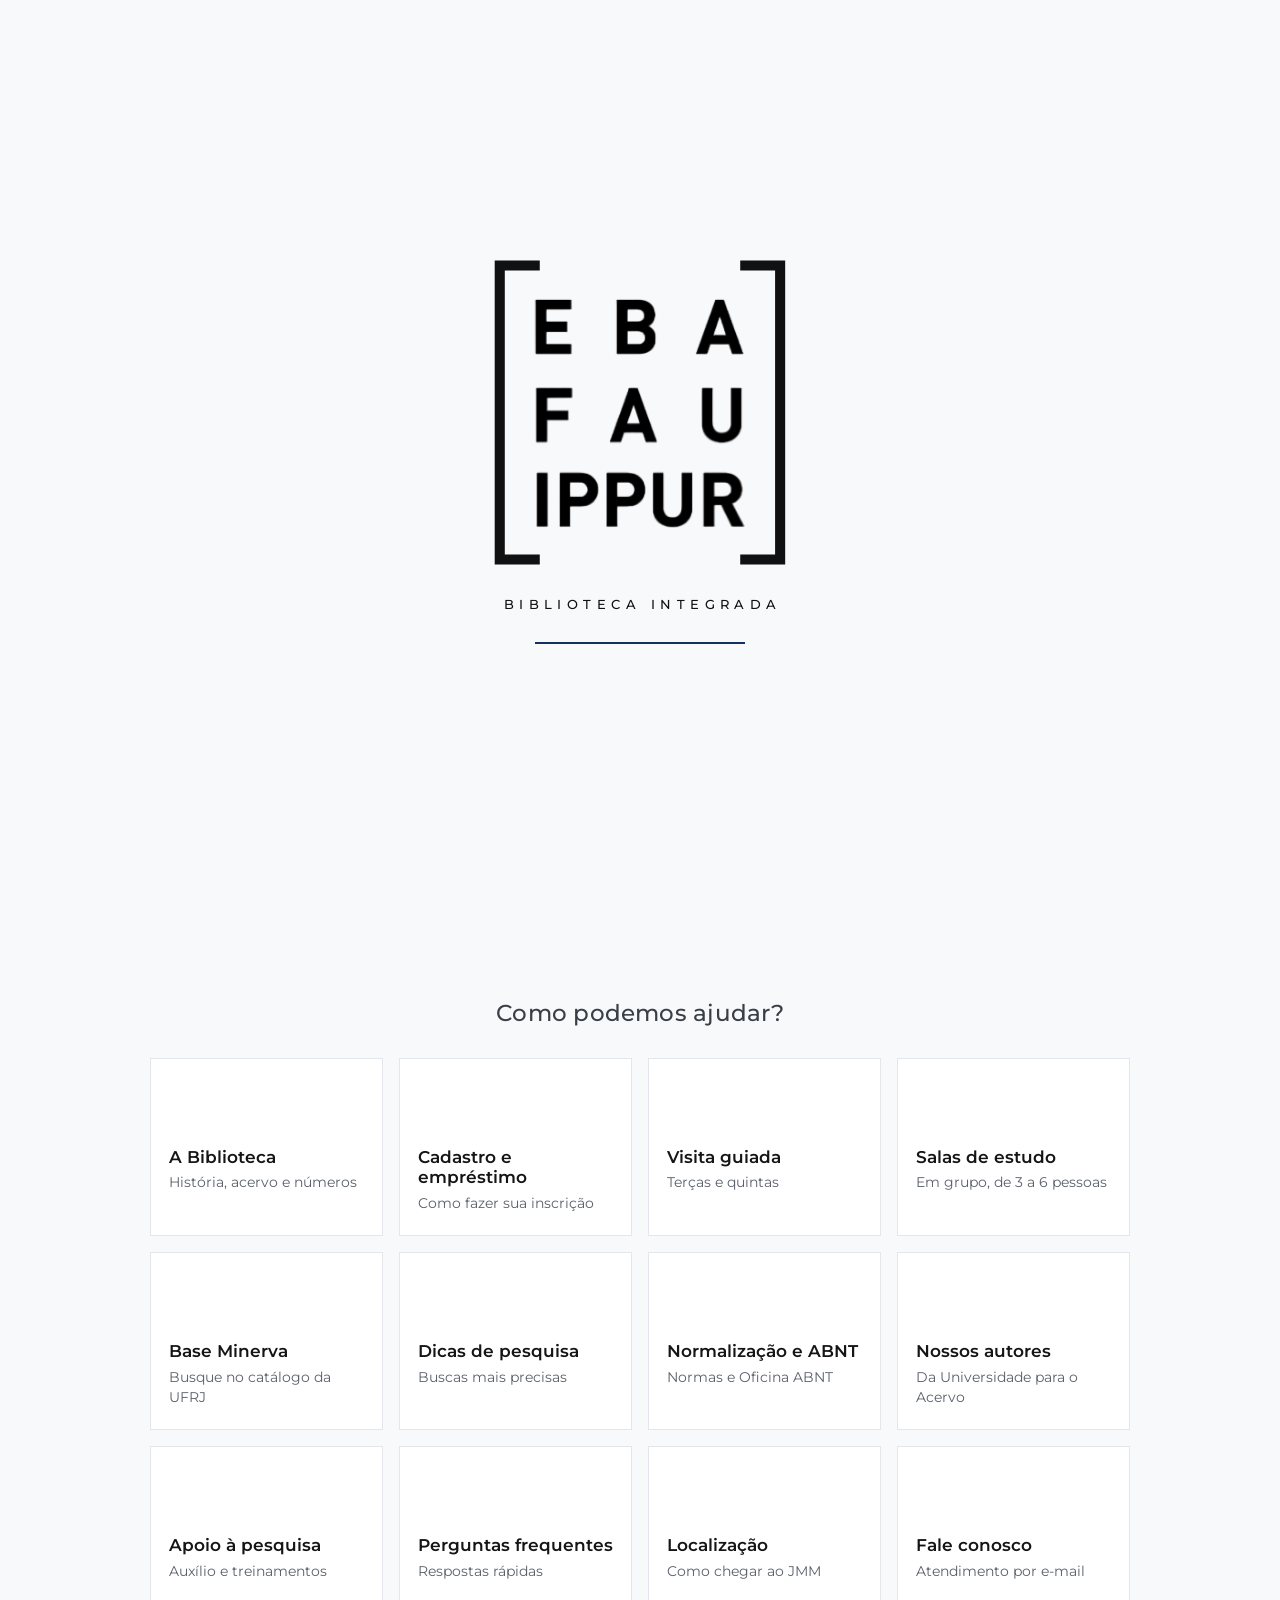
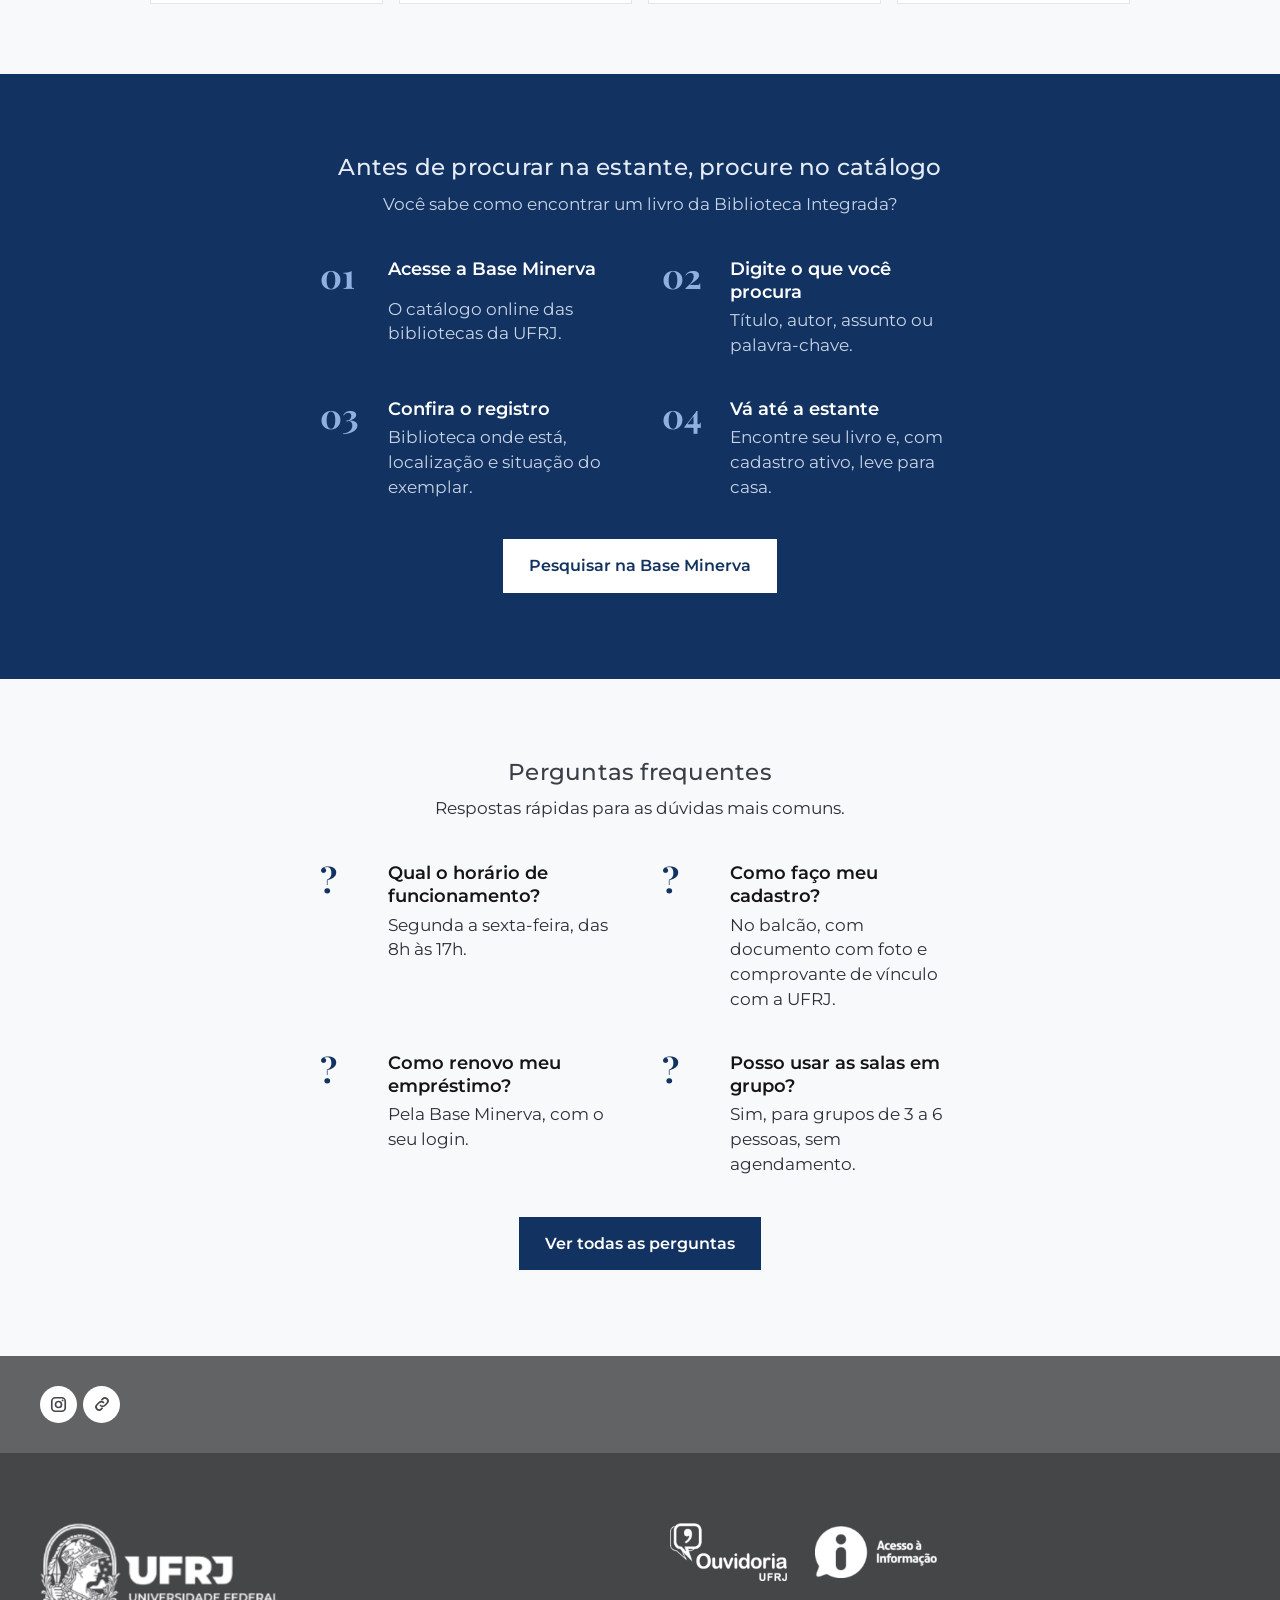
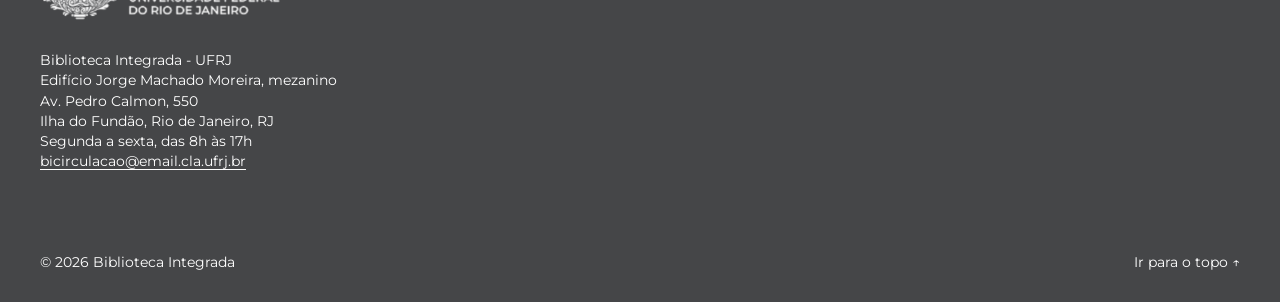
==== commit a84850a7: "Ícones redesenham sempre que voltam a aparecer na tela Co-Authored-By: Claude Opus 5.5 <noreply@anth" ====
--- a/index.html
+++ b/index.html
@@ -30,7 +30,7 @@
 <link rel="preconnect" href="https://fonts.googleapis.com">
 <link rel="preconnect" href="https://fonts.gstatic.com" crossorigin>
 <link href="https://fonts.googleapis.com/css2?family=Montserrat:wght@400;500;600;700&family=Playfair+Display:wght@700&family=Source+Serif+4:opsz,wght@8..60,400&display=swap" rel="stylesheet">
-<link rel="stylesheet" href="css/estilo.css?v=22">
+<link rel="stylesheet" href="css/estilo.css?v=23">
 </head>
 <body id="topo">
 <div class="carga v-traco" id="carga" aria-hidden="true"><div class="cj"><svg class="marca-bi" viewBox="0 0 1308 1367" aria-hidden="true"><path class="co co-e" d="M217 41.5H42.5V1323.5H217" pathLength="1"/><path class="co co-d" d="M1091 41.5H1265V1323.5H1091" pathLength="1"/><g class="ls"><image class="le" href="carga/l-E.png" x="195" y="187" width="163" height="243" style="--i:0;--r:0;--dx:-0.289;--dy:-0.274"/><image class="le" href="carga/l-B1.png" x="549" y="187" width="175" height="243" style="--i:1;--r:0;--dx:-0.013;--dy:-0.274"/><image class="le" href="carga/l-A1.png" x="894" y="187" width="214" height="243" style="--i:2;--r:0;--dx:0.265;--dy:-0.274"/><image class="le" href="carga/l-F.png" x="198" y="572" width="163" height="245" style="--i:3;--r:1;--dx:-0.286;--dy:0.008"/><image class="le" href="carga/l-A2.png" x="519" y="572" width="210" height="245" style="--i:4;--r:1;--dx:-0.023;--dy:0.008"/><image class="le" href="carga/l-U1.png" x="921" y="572" width="179" height="245" style="--i:5;--r:1;--dx:0.273;--dy:0.008"/><image class="le" href="carga/l-I.png" x="201" y="941" width="54" height="244" style="--i:6;--r:2;--dx:-0.326;--dy:0.278"/><image class="le" href="carga/l-P1.png" x="301" y="941" width="173" height="244" style="--i:7;--r:2;--dx:-0.204;--dy:0.278"/><image class="le" href="carga/l-P2.png" x="506" y="941" width="173" height="244" style="--i:8;--r:2;--dx:-0.047;--dy:0.278"/><image class="le" href="carga/l-U2.png" x="707" y="941" width="178" height="244" style="--i:9;--r:2;--dx:0.109;--dy:0.278"/><image class="le" href="carga/l-R.png" x="927" y="941" width="184" height="244" style="--i:10;--r:2;--dx:0.279;--dy:0.278"/></g></svg><p class="wm">Biblioteca Integrada</p><div class="barra"><i></i></div></div></div>
@@ -219,6 +219,7 @@
 </div>
 <script src="https://vlibras.gov.br/app/vlibras-plugin.js"></script>
 <script>try{new window.VLibras.Widget('https://vlibras.gov.br/app');}catch(e){}</script>
-<script src="js/site.js?v=22"></script>
+<script>document.documentElement.classList.add("js-ic")</script>
+<script src="js/site.js?v=23"></script>
 </body>
 </html>
--- a/css/estilo.css
+++ b/css/estilo.css
@@ -373,3 +373,7 @@
   .faq-resumo p{font-size:16.5px}
 }
 .faq-resumo .item{align-content:start}
+/* ícone fica apagado enquanto está fora da tela, para redesenhar ao voltar */
+@supports (selector(:has(*))) or (display:grid){
+  .js-ic .atalho:not(.visto) .ic *{stroke-dashoffset:1}
+}
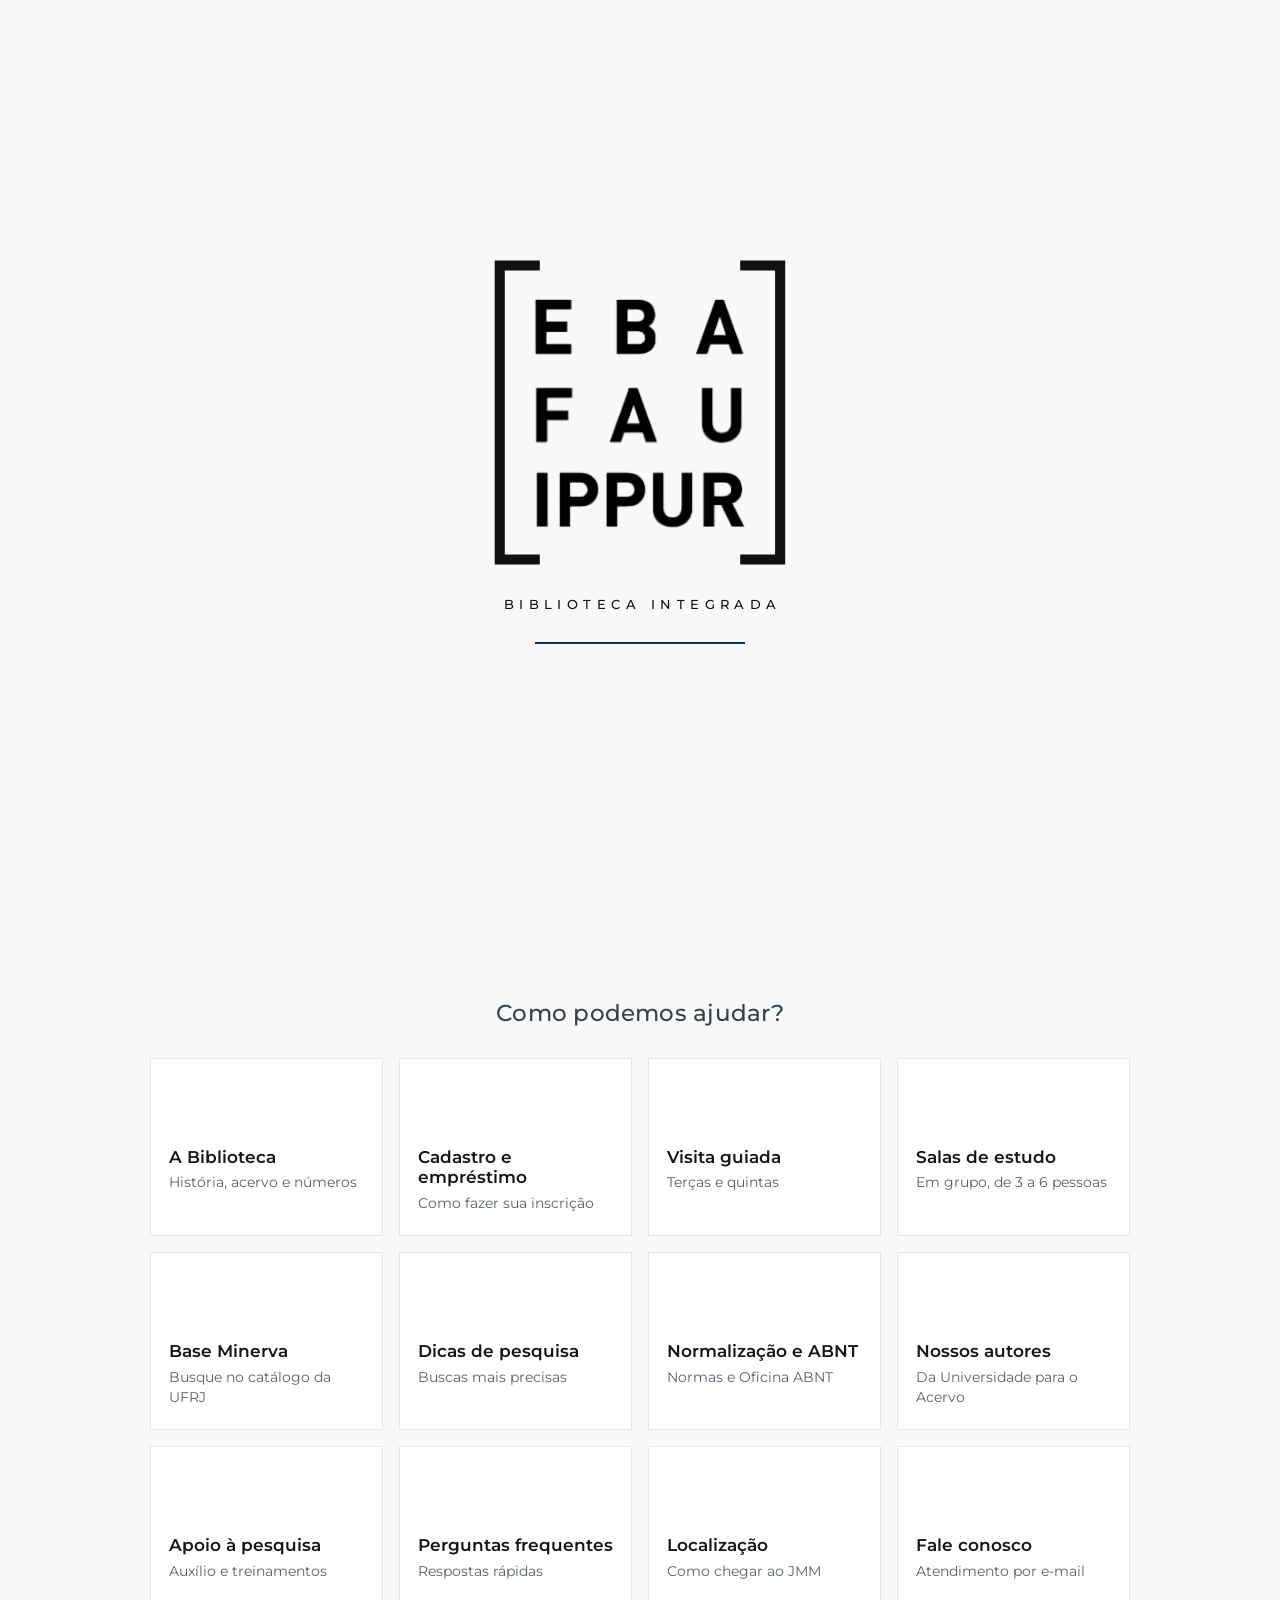
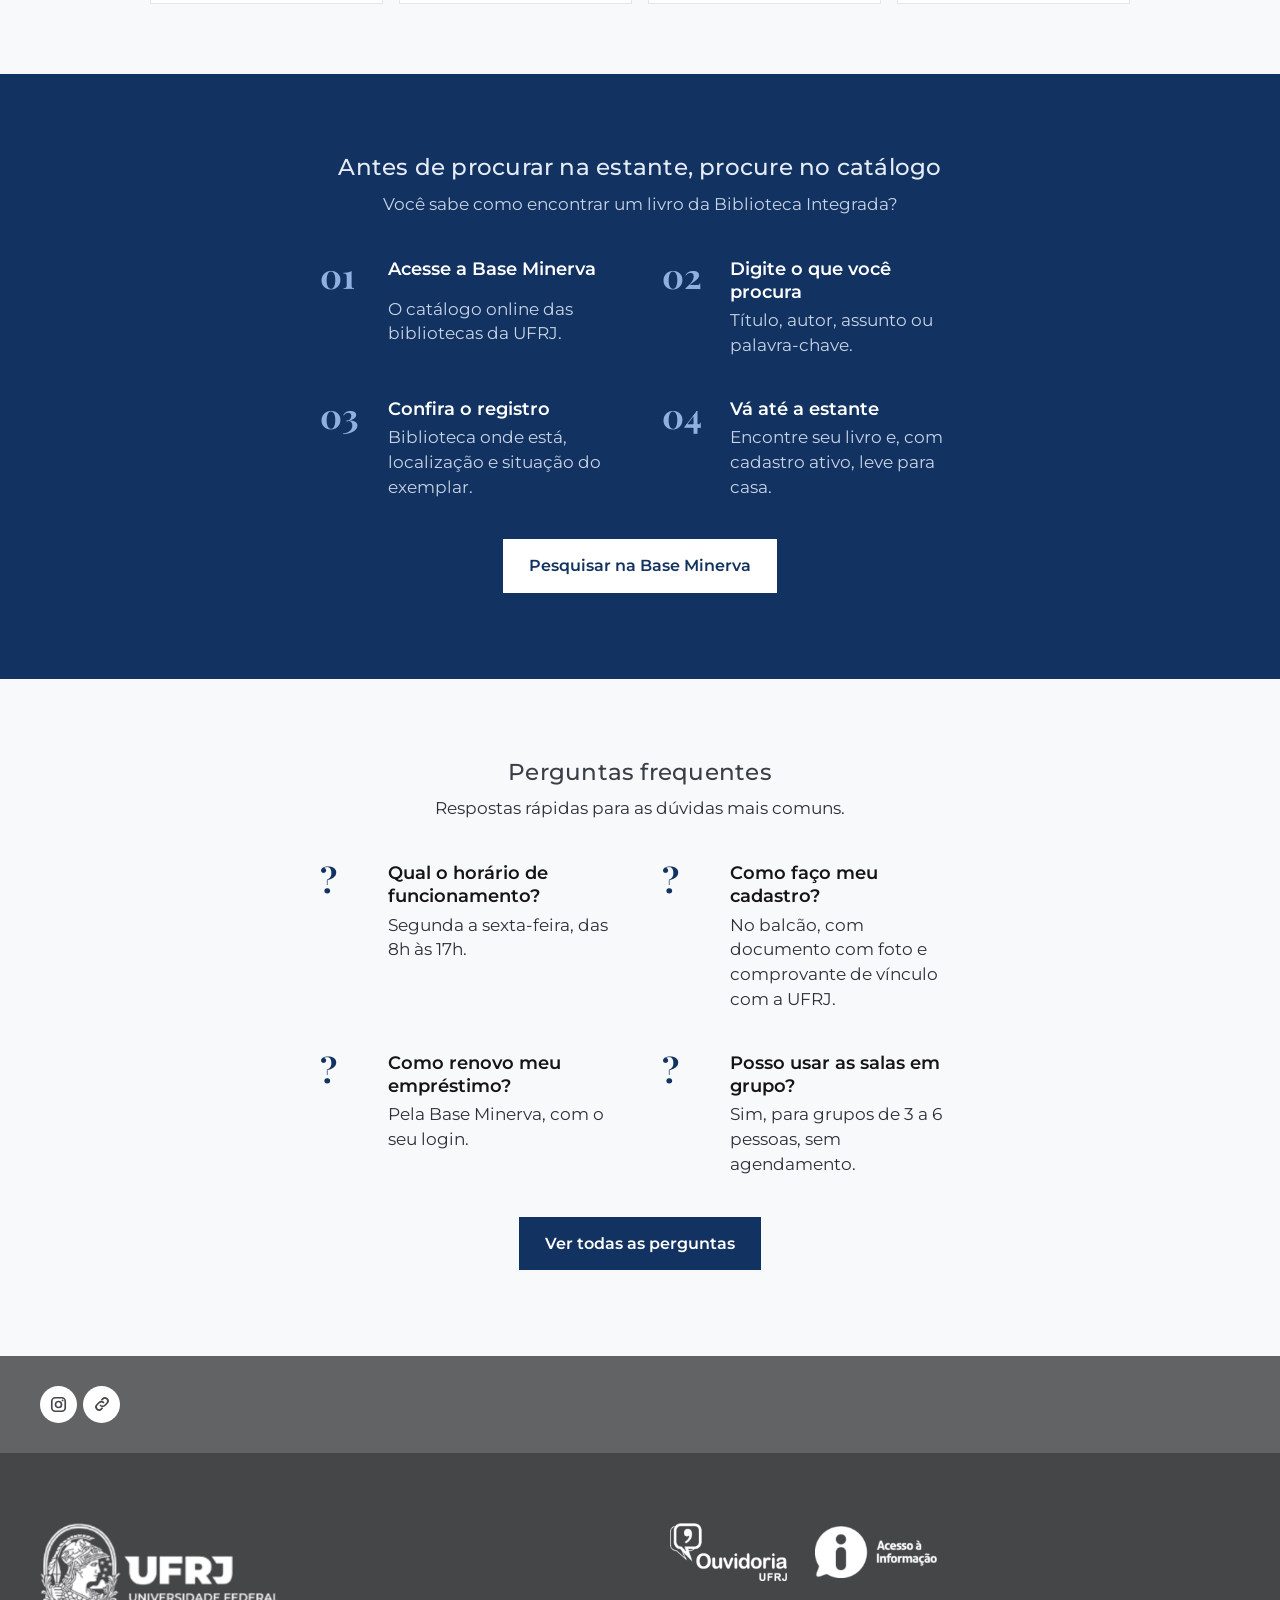
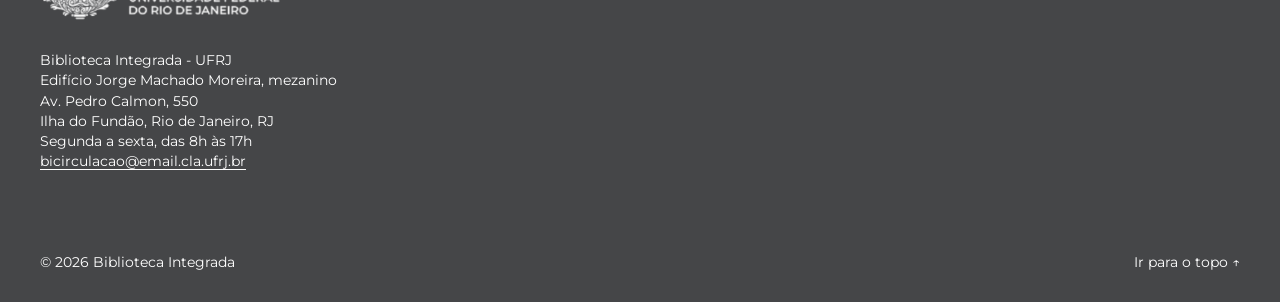
==== commit e374addd: "Abertura menor e mais delicada no celular Co-Authored-By: Claude Opus 5.5 <noreply@anthropic.com> Cl" ====
--- a/index.html
+++ b/index.html
@@ -30,7 +30,7 @@
 <link rel="preconnect" href="https://fonts.googleapis.com">
 <link rel="preconnect" href="https://fonts.gstatic.com" crossorigin>
 <link href="https://fonts.googleapis.com/css2?family=Montserrat:wght@400;500;600;700&family=Playfair+Display:wght@700&family=Source+Serif+4:opsz,wght@8..60,400&display=swap" rel="stylesheet">
-<link rel="stylesheet" href="css/estilo.css?v=23">
+<link rel="stylesheet" href="css/estilo.css?v=24">
 </head>
 <body id="topo">
 <div class="carga v-traco" id="carga" aria-hidden="true"><div class="cj"><svg class="marca-bi" viewBox="0 0 1308 1367" aria-hidden="true"><path class="co co-e" d="M217 41.5H42.5V1323.5H217" pathLength="1"/><path class="co co-d" d="M1091 41.5H1265V1323.5H1091" pathLength="1"/><g class="ls"><image class="le" href="carga/l-E.png" x="195" y="187" width="163" height="243" style="--i:0;--r:0;--dx:-0.289;--dy:-0.274"/><image class="le" href="carga/l-B1.png" x="549" y="187" width="175" height="243" style="--i:1;--r:0;--dx:-0.013;--dy:-0.274"/><image class="le" href="carga/l-A1.png" x="894" y="187" width="214" height="243" style="--i:2;--r:0;--dx:0.265;--dy:-0.274"/><image class="le" href="carga/l-F.png" x="198" y="572" width="163" height="245" style="--i:3;--r:1;--dx:-0.286;--dy:0.008"/><image class="le" href="carga/l-A2.png" x="519" y="572" width="210" height="245" style="--i:4;--r:1;--dx:-0.023;--dy:0.008"/><image class="le" href="carga/l-U1.png" x="921" y="572" width="179" height="245" style="--i:5;--r:1;--dx:0.273;--dy:0.008"/><image class="le" href="carga/l-I.png" x="201" y="941" width="54" height="244" style="--i:6;--r:2;--dx:-0.326;--dy:0.278"/><image class="le" href="carga/l-P1.png" x="301" y="941" width="173" height="244" style="--i:7;--r:2;--dx:-0.204;--dy:0.278"/><image class="le" href="carga/l-P2.png" x="506" y="941" width="173" height="244" style="--i:8;--r:2;--dx:-0.047;--dy:0.278"/><image class="le" href="carga/l-U2.png" x="707" y="941" width="178" height="244" style="--i:9;--r:2;--dx:0.109;--dy:0.278"/><image class="le" href="carga/l-R.png" x="927" y="941" width="184" height="244" style="--i:10;--r:2;--dx:0.279;--dy:0.278"/></g></svg><p class="wm">Biblioteca Integrada</p><div class="barra"><i></i></div></div></div>
--- a/css/estilo.css
+++ b/css/estilo.css
@@ -377,3 +377,10 @@
 @supports (selector(:has(*))) or (display:grid){
   .js-ic .atalho:not(.visto) .ic *{stroke-dashoffset:1}
 }
+
+/* ---------- Abertura mais delicada no celular ---------- */
+@media (max-width:560px){
+  .carga .cj{width:38vw;max-width:170px}
+  .carga .wm{font-size:9.5px;letter-spacing:.38em;padding-left:.38em;margin-top:12%}
+  .carga .barra{width:62%;height:1.5px;margin-top:11%}
+}
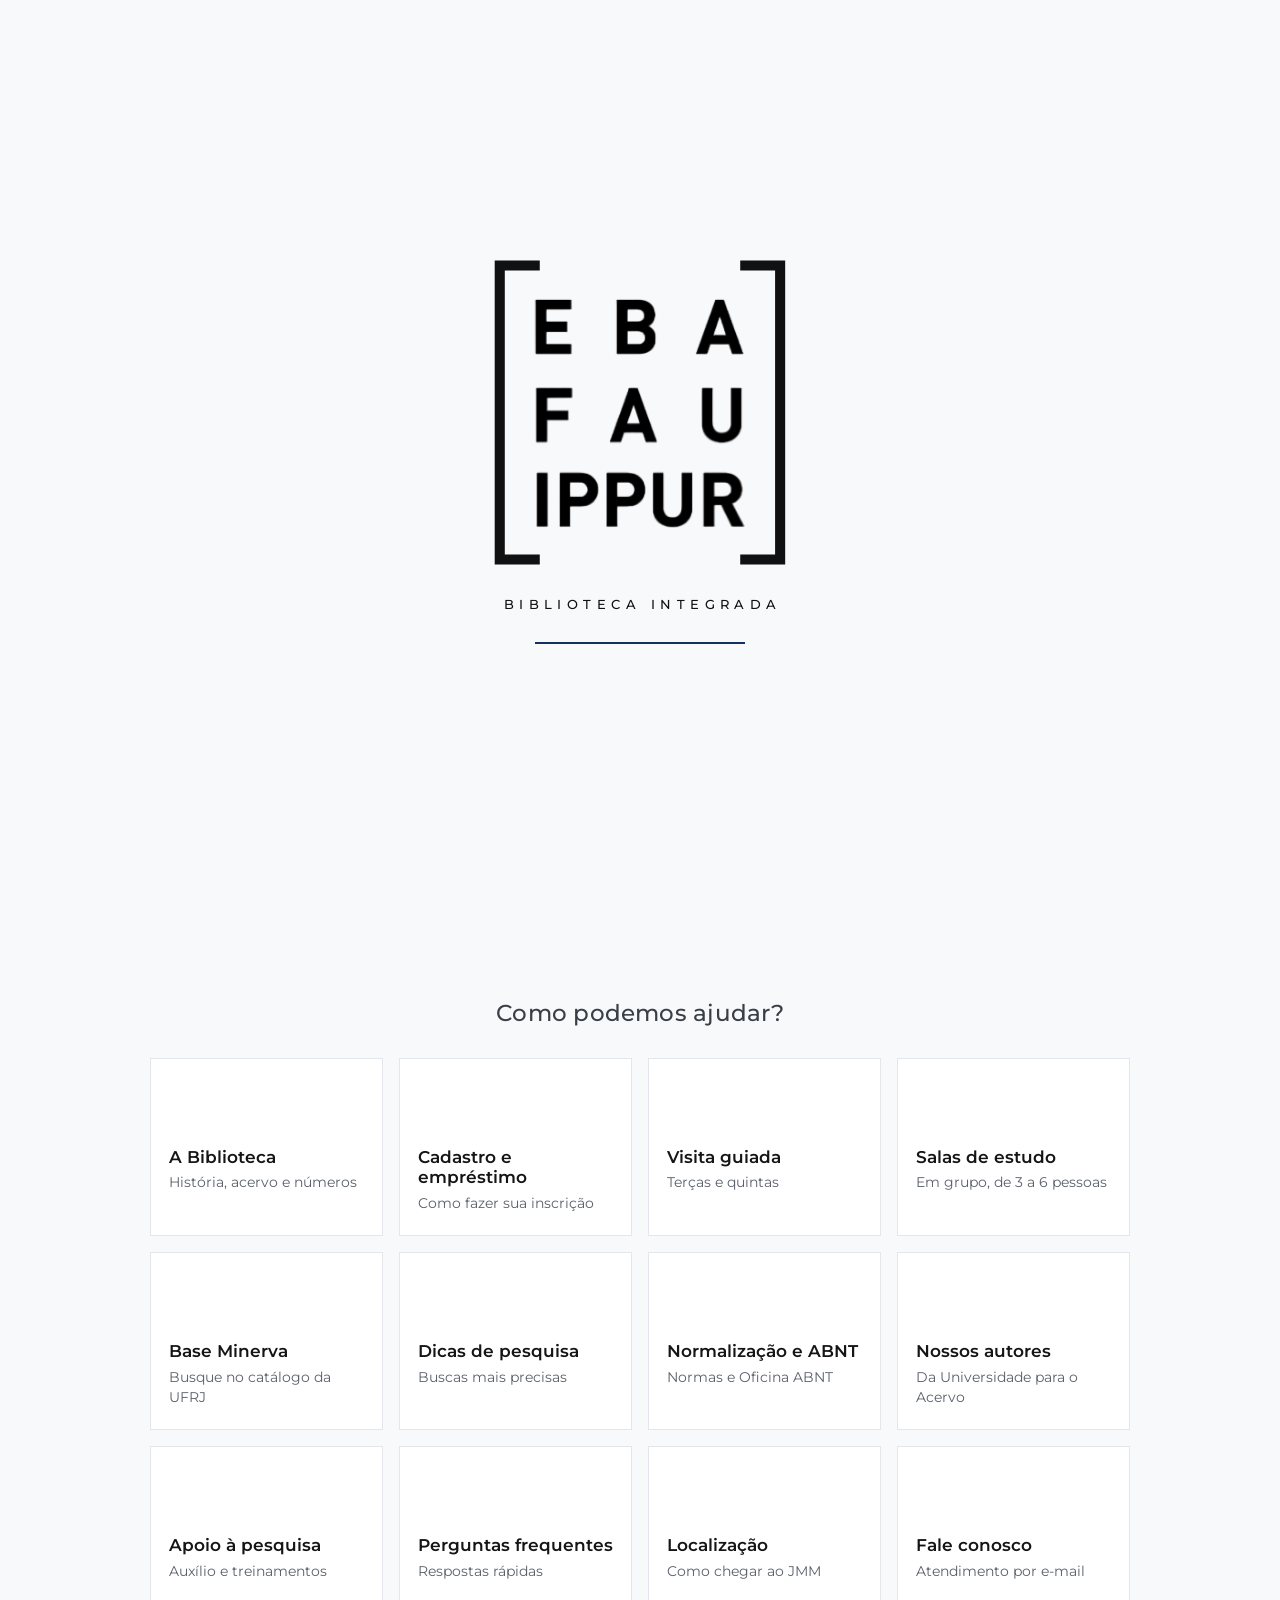
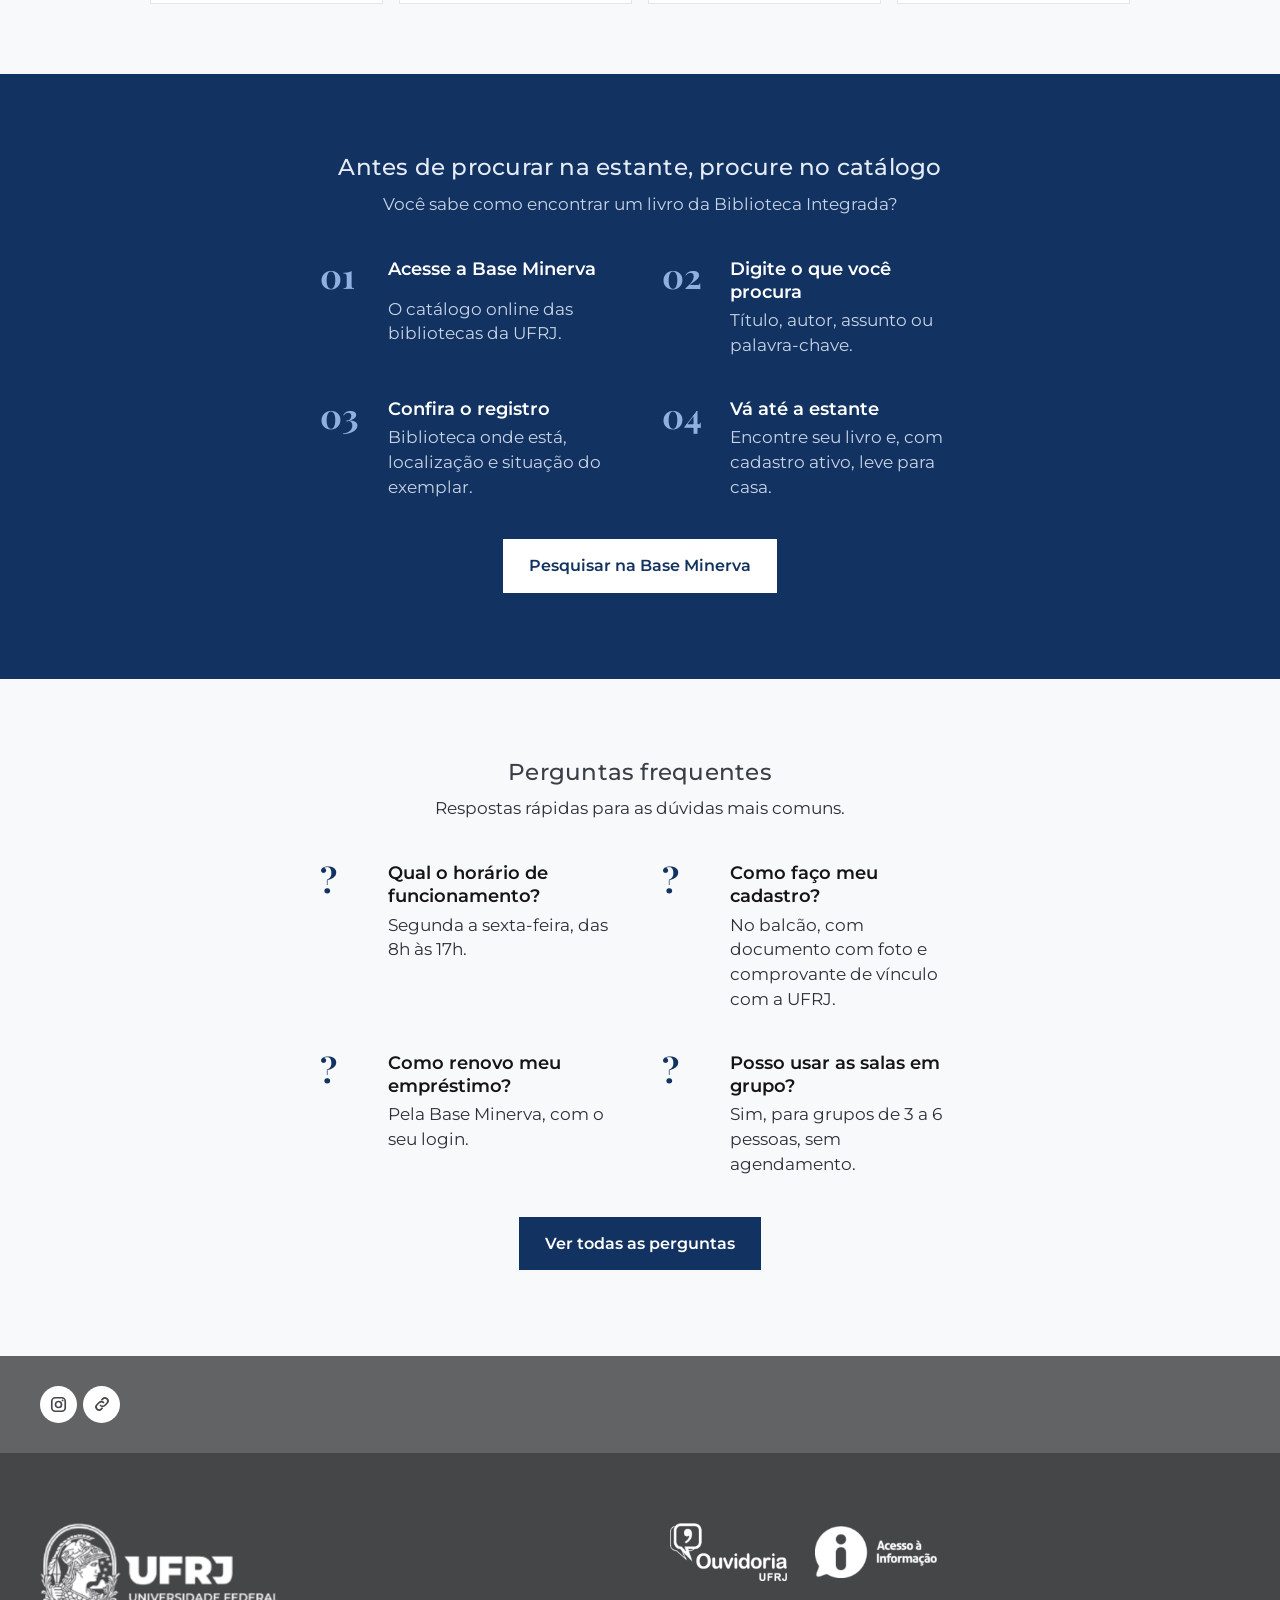
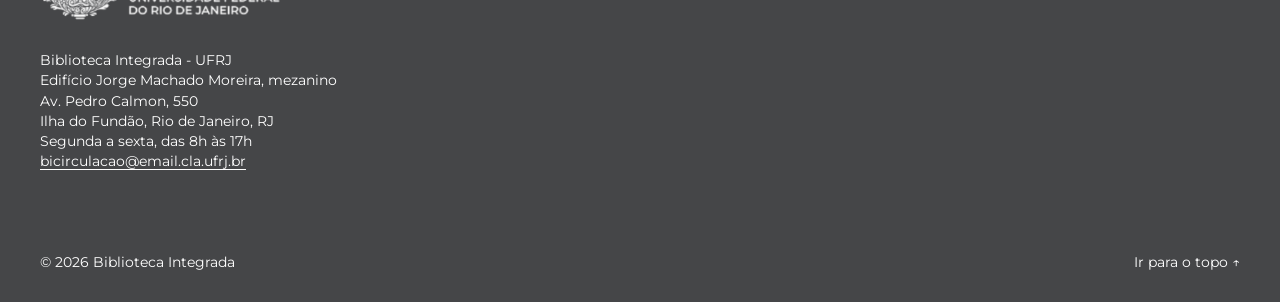
==== commit 0a469a9d: "Capas oficiais dos livros na página Nossos autores Co-Authored-By: Claude Opus 5.5 <noreply@anthropi" ====
--- a/index.html
+++ b/index.html
@@ -30,7 +30,7 @@
 <link rel="preconnect" href="https://fonts.googleapis.com">
 <link rel="preconnect" href="https://fonts.gstatic.com" crossorigin>
 <link href="https://fonts.googleapis.com/css2?family=Montserrat:wght@400;500;600;700&family=Playfair+Display:wght@700&family=Source+Serif+4:opsz,wght@8..60,400&display=swap" rel="stylesheet">
-<link rel="stylesheet" href="css/estilo.css?v=24">
+<link rel="stylesheet" href="css/estilo.css?v=25">
 </head>
 <body id="topo">
 <div class="carga v-traco" id="carga" aria-hidden="true"><div class="cj"><svg class="marca-bi" viewBox="0 0 1308 1367" aria-hidden="true"><path class="co co-e" d="M217 41.5H42.5V1323.5H217" pathLength="1"/><path class="co co-d" d="M1091 41.5H1265V1323.5H1091" pathLength="1"/><g class="ls"><image class="le" href="carga/l-E.png" x="195" y="187" width="163" height="243" style="--i:0;--r:0;--dx:-0.289;--dy:-0.274"/><image class="le" href="carga/l-B1.png" x="549" y="187" width="175" height="243" style="--i:1;--r:0;--dx:-0.013;--dy:-0.274"/><image class="le" href="carga/l-A1.png" x="894" y="187" width="214" height="243" style="--i:2;--r:0;--dx:0.265;--dy:-0.274"/><image class="le" href="carga/l-F.png" x="198" y="572" width="163" height="245" style="--i:3;--r:1;--dx:-0.286;--dy:0.008"/><image class="le" href="carga/l-A2.png" x="519" y="572" width="210" height="245" style="--i:4;--r:1;--dx:-0.023;--dy:0.008"/><image class="le" href="carga/l-U1.png" x="921" y="572" width="179" height="245" style="--i:5;--r:1;--dx:0.273;--dy:0.008"/><image class="le" href="carga/l-I.png" x="201" y="941" width="54" height="244" style="--i:6;--r:2;--dx:-0.326;--dy:0.278"/><image class="le" href="carga/l-P1.png" x="301" y="941" width="173" height="244" style="--i:7;--r:2;--dx:-0.204;--dy:0.278"/><image class="le" href="carga/l-P2.png" x="506" y="941" width="173" height="244" style="--i:8;--r:2;--dx:-0.047;--dy:0.278"/><image class="le" href="carga/l-U2.png" x="707" y="941" width="178" height="244" style="--i:9;--r:2;--dx:0.109;--dy:0.278"/><image class="le" href="carga/l-R.png" x="927" y="941" width="184" height="244" style="--i:10;--r:2;--dx:0.279;--dy:0.278"/></g></svg><p class="wm">Biblioteca Integrada</p><div class="barra"><i></i></div></div></div>
--- a/css/estilo.css
+++ b/css/estilo.css
@@ -384,3 +384,12 @@
   .carga .wm{font-size:9.5px;letter-spacing:.38em;padding-left:.38em;margin-top:12%}
   .carga .barra{width:62%;height:1.5px;margin-top:11%}
 }
+
+/* ---------- Capas dos livros (Nossos autores) ---------- */
+.livro{grid-template-columns:92px 1fr;gap:0 18px;padding:18px;align-items:start}
+.livro .capa-livro{grid-row:1 / span 4;grid-column:1;width:92px;height:auto;display:block;background:#e9ecf1;box-shadow:0 1px 2px rgba(0,0,0,.18),0 6px 14px rgba(18,50,97,.14);transition:transform .25s ease}
+.livro:hover .capa-livro{transform:translateY(-3px)}
+.livro span.sem-capa{grid-column:1;aspect-ratio:2/3;display:flex;align-items:flex-end;padding:12px 10px;background:linear-gradient(160deg,#2d2e30,#4a4b4e);box-shadow:inset 6px 0 0 rgba(255,255,255,.08),0 6px 14px rgba(18,50,97,.14)}
+.livro .sem-capa small{font-family:var(--titulo);font-weight:700;font-size:10.5px;line-height:1.25;text-transform:uppercase;letter-spacing:.02em;color:#fff;display:-webkit-box;-webkit-line-clamp:6;-webkit-box-orient:vertical;overflow:hidden}
+.livro b,.livro i,.livro span:not(.capa-livro),.livro em{grid-column:2}
+@media (min-width:768px){.livro{grid-template-columns:104px 1fr}.livro .capa-livro{width:104px}}
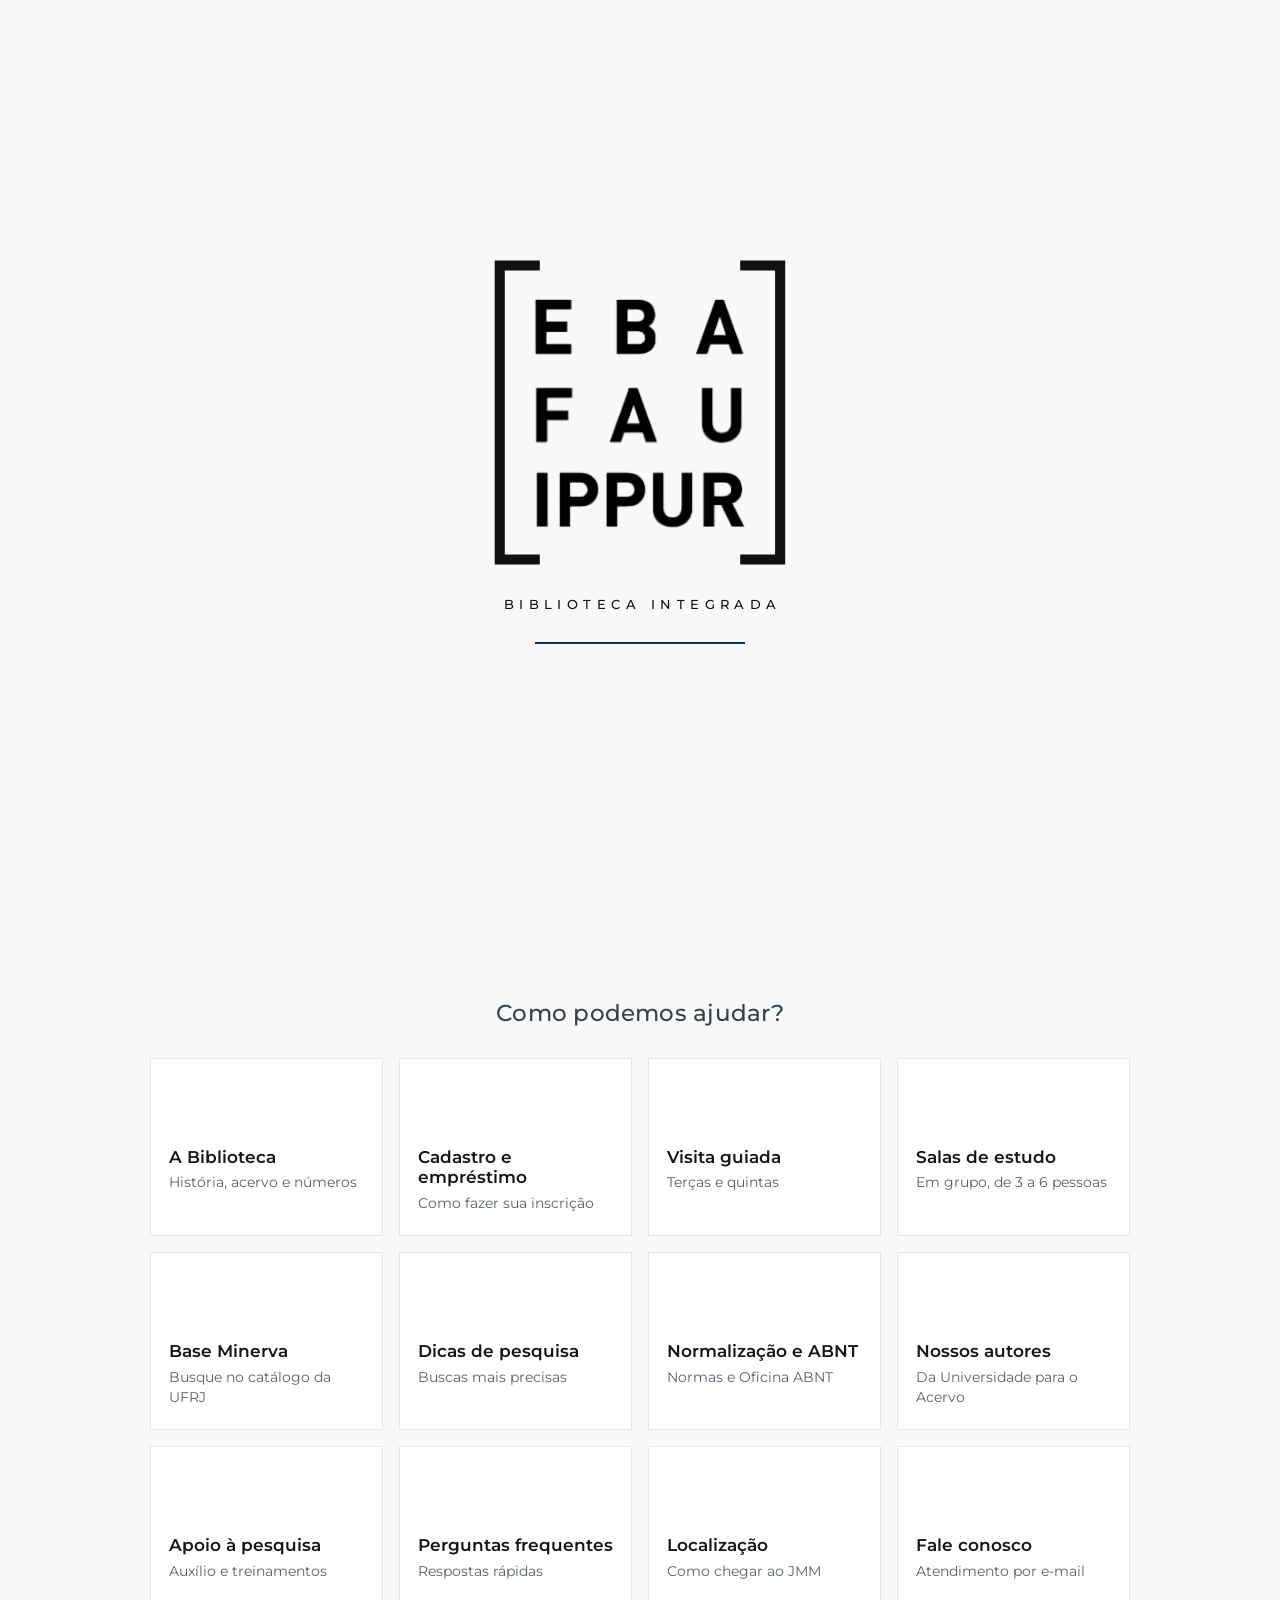
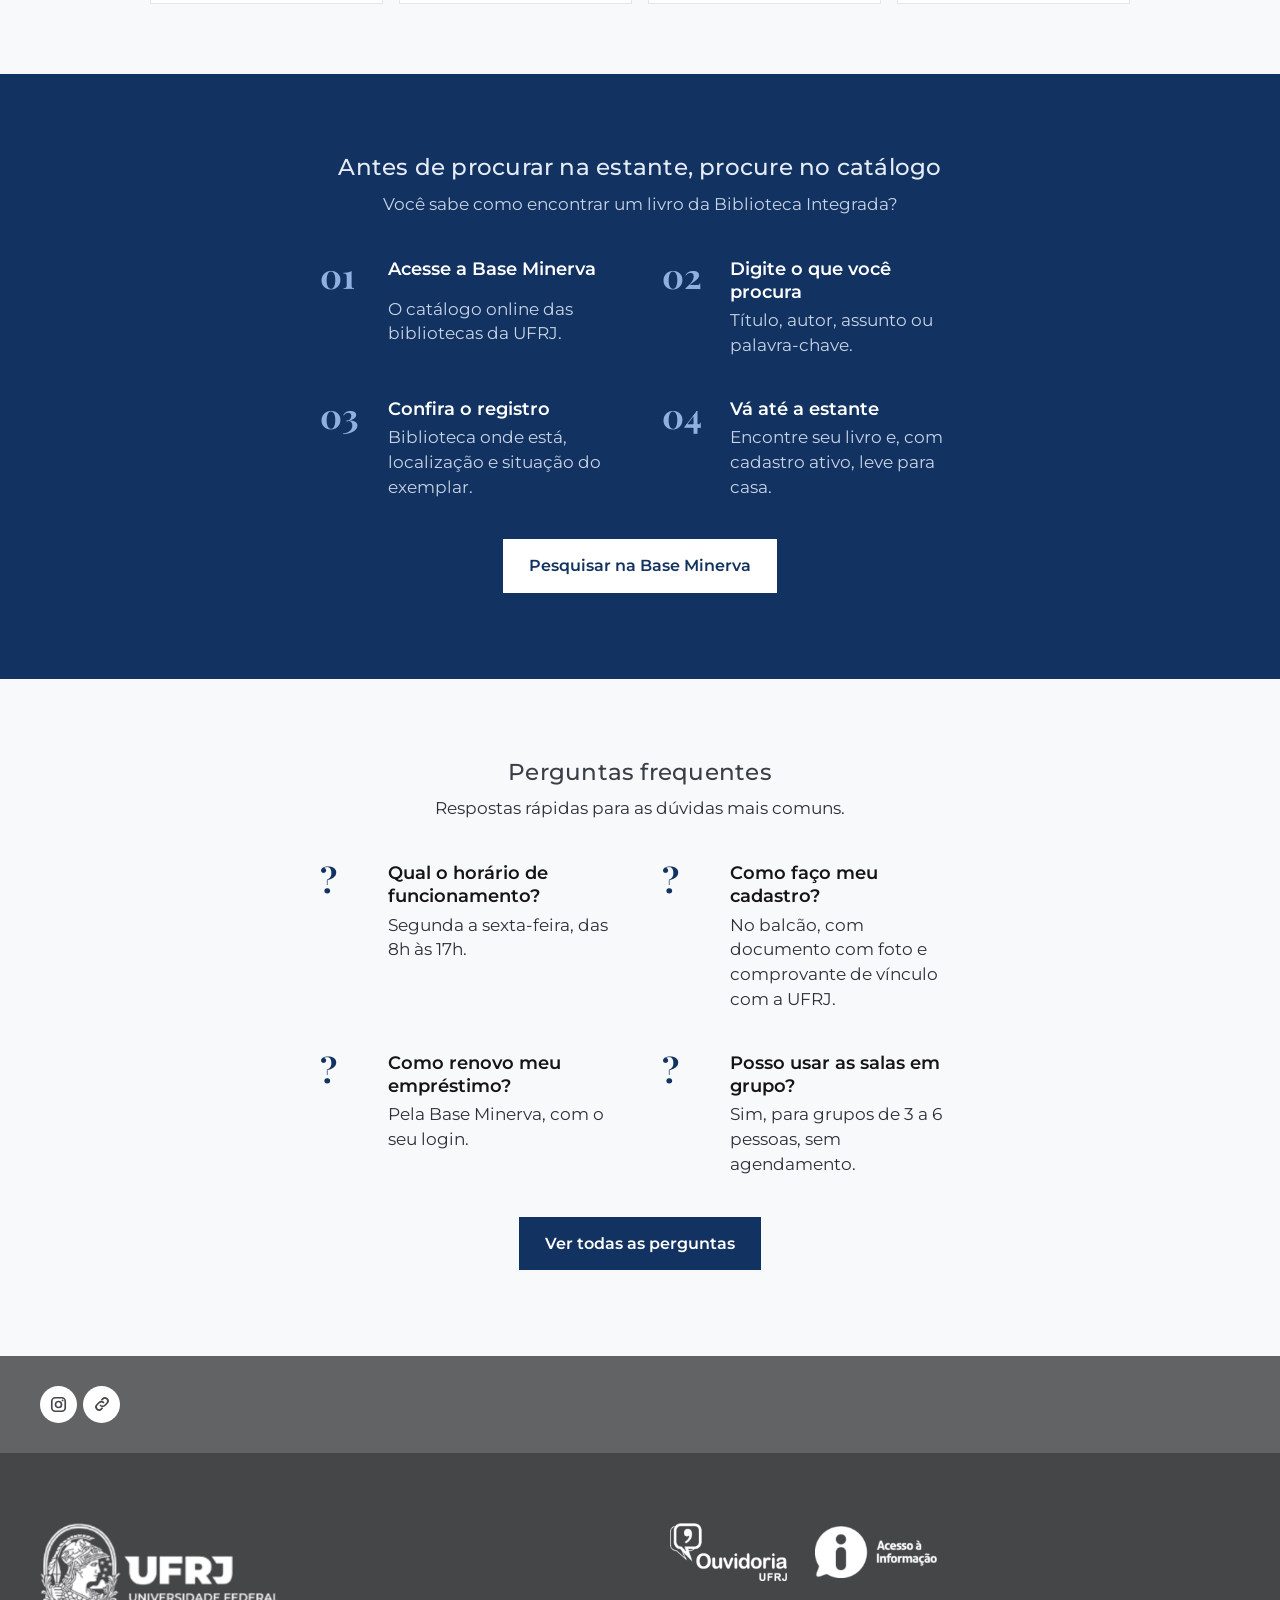
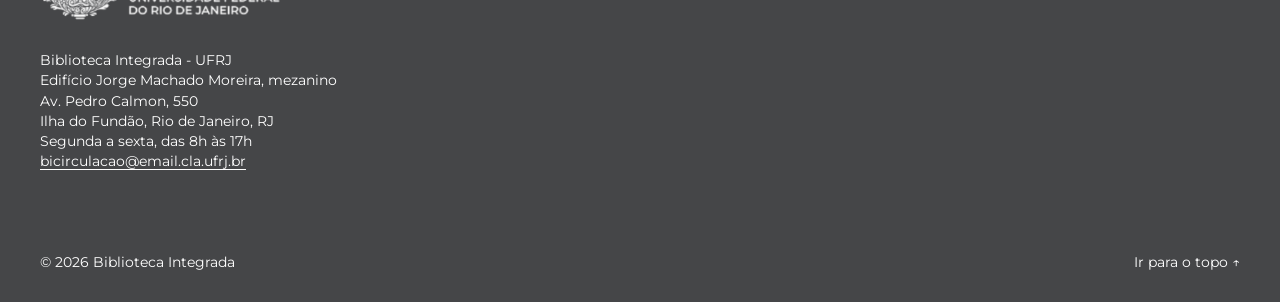
==== commit 09ed7f9b: "Imagem de compartilhamento com a logo centralizada no painel Co-Authored-By: Claude Opus 5.5 <norepl" ====
--- a/index.html
+++ b/index.html
@@ -17,8 +17,8 @@
 <meta property="og:title" content="Biblioteca Integrada | UFRJ">
 <meta property="og:description" content="Acervo especializado em artes, arquitetura e urbanismo da EBA, FAU e IPPUR. Edifício Jorge Machado Moreira, Cidade Universitária.">
 <meta property="og:url" content="https://levytikus.github.io/biblioteca-integrada/">
-<meta property="og:image" content="https://levytikus.github.io/biblioteca-integrada/og.jpg?v=2">
-<meta property="og:image:secure_url" content="https://levytikus.github.io/biblioteca-integrada/og.jpg?v=2">
+<meta property="og:image" content="https://levytikus.github.io/biblioteca-integrada/og.jpg?v=3">
+<meta property="og:image:secure_url" content="https://levytikus.github.io/biblioteca-integrada/og.jpg?v=3">
 <meta property="og:image:type" content="image/jpeg">
 <meta property="og:image:width" content="1200">
 <meta property="og:image:height" content="630">
@@ -26,7 +26,7 @@
 <meta name="twitter:card" content="summary_large_image">
 <meta name="twitter:title" content="Biblioteca Integrada | UFRJ">
 <meta name="twitter:description" content="Acervo especializado em artes, arquitetura e urbanismo da EBA, FAU e IPPUR. Edifício Jorge Machado Moreira, Cidade Universitária.">
-<meta name="twitter:image" content="https://levytikus.github.io/biblioteca-integrada/og.jpg?v=2">
+<meta name="twitter:image" content="https://levytikus.github.io/biblioteca-integrada/og.jpg?v=3">
 <link rel="preconnect" href="https://fonts.googleapis.com">
 <link rel="preconnect" href="https://fonts.gstatic.com" crossorigin>
 <link href="https://fonts.googleapis.com/css2?family=Montserrat:wght@400;500;600;700&family=Playfair+Display:wght@700&family=Source+Serif+4:opsz,wght@8..60,400&display=swap" rel="stylesheet">
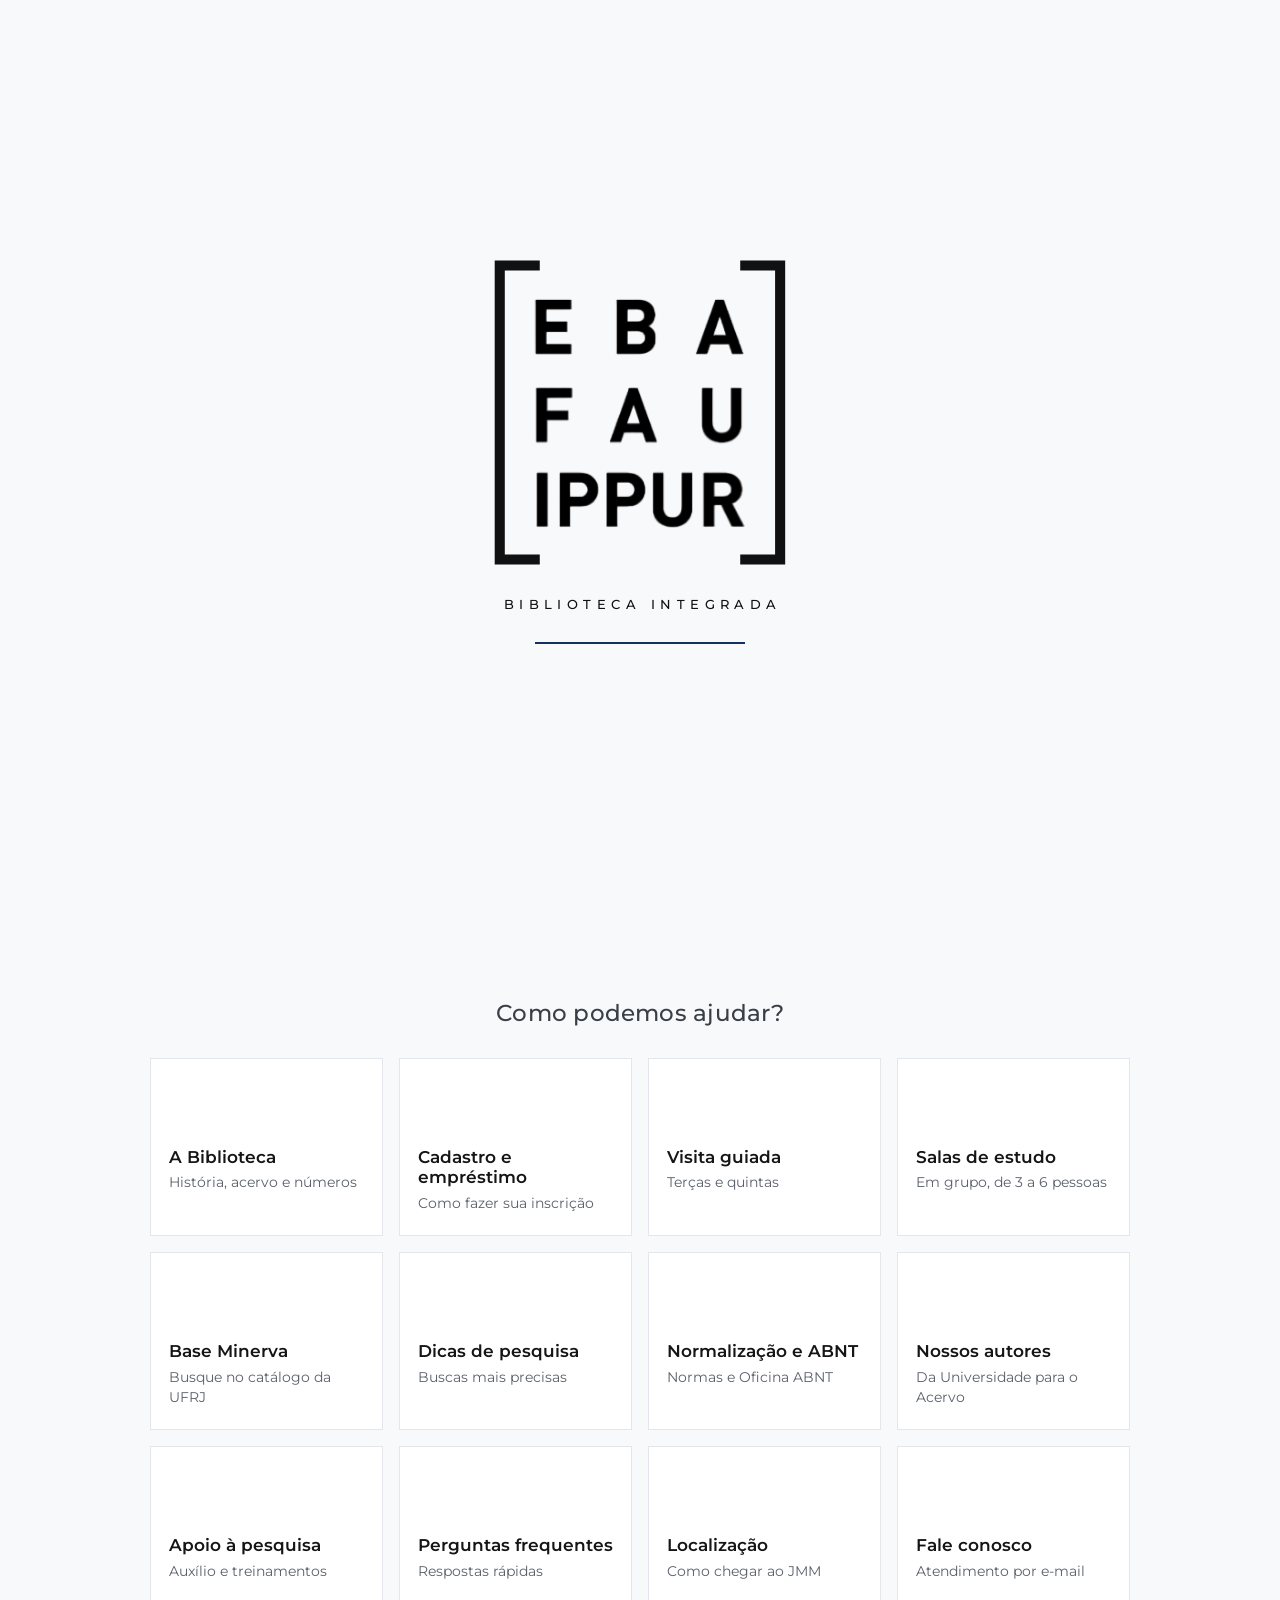
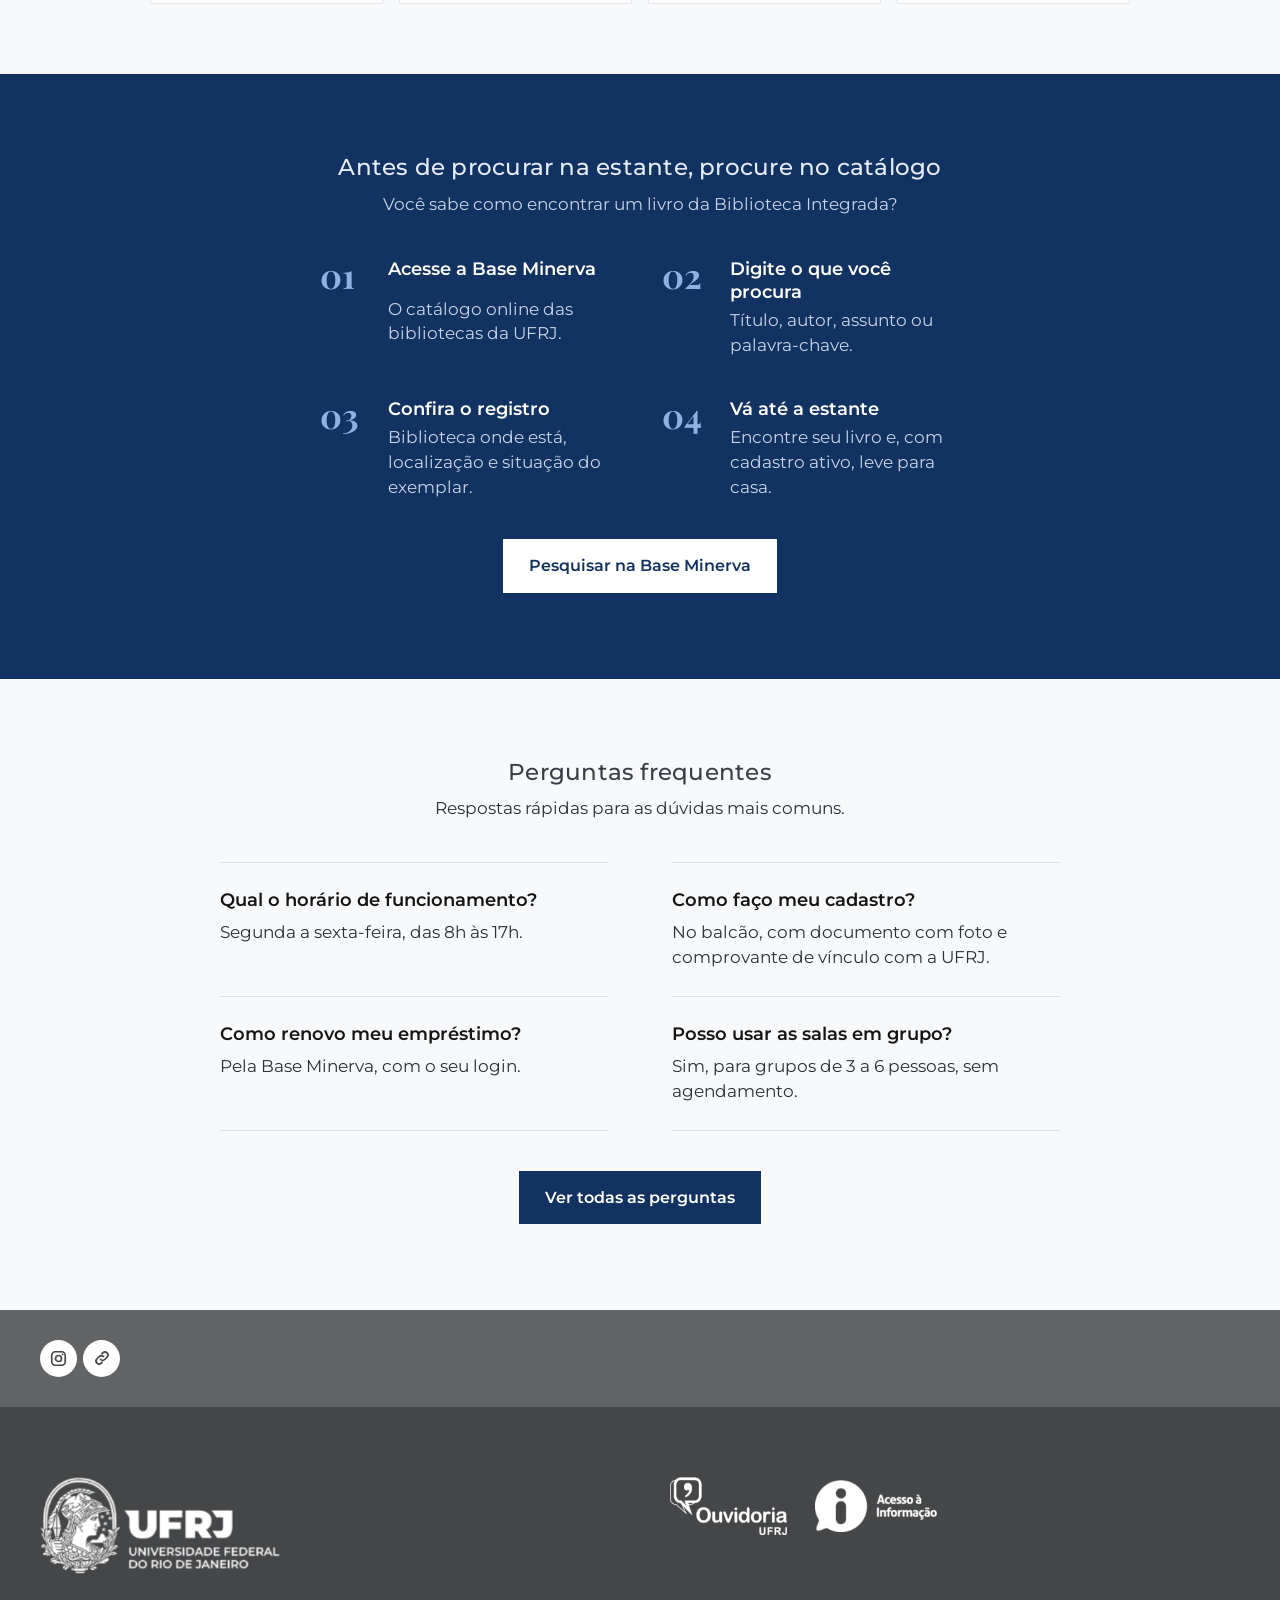
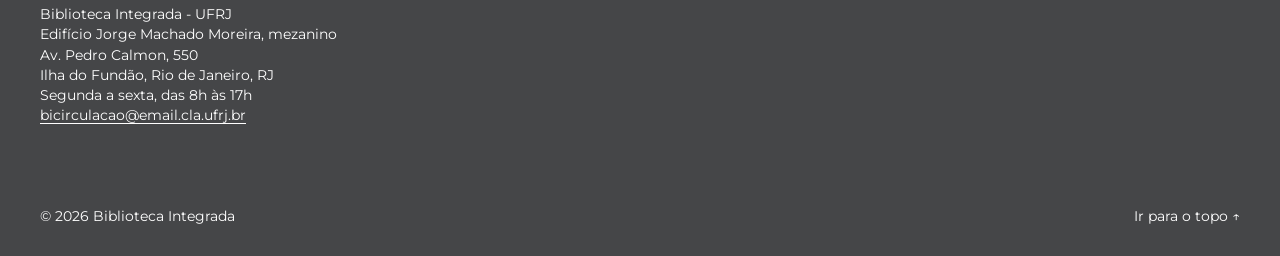
==== commit f3340f3f: "FAQ da inicial em lista com fios, sem o ponto de interrogação Co-Authored-By: Claude Opus 5.5 <norep" ====
--- a/index.html
+++ b/index.html
@@ -30,7 +30,7 @@
 <link rel="preconnect" href="https://fonts.googleapis.com">
 <link rel="preconnect" href="https://fonts.gstatic.com" crossorigin>
 <link href="https://fonts.googleapis.com/css2?family=Montserrat:wght@400;500;600;700&family=Playfair+Display:wght@700&family=Source+Serif+4:opsz,wght@8..60,400&display=swap" rel="stylesheet">
-<link rel="stylesheet" href="css/estilo.css?v=25">
+<link rel="stylesheet" href="css/estilo.css?v=26">
 </head>
 <body id="topo">
 <div class="carga v-traco" id="carga" aria-hidden="true"><div class="cj"><svg class="marca-bi" viewBox="0 0 1308 1367" aria-hidden="true"><path class="co co-e" d="M217 41.5H42.5V1323.5H217" pathLength="1"/><path class="co co-d" d="M1091 41.5H1265V1323.5H1091" pathLength="1"/><g class="ls"><image class="le" href="carga/l-E.png" x="195" y="187" width="163" height="243" style="--i:0;--r:0;--dx:-0.289;--dy:-0.274"/><image class="le" href="carga/l-B1.png" x="549" y="187" width="175" height="243" style="--i:1;--r:0;--dx:-0.013;--dy:-0.274"/><image class="le" href="carga/l-A1.png" x="894" y="187" width="214" height="243" style="--i:2;--r:0;--dx:0.265;--dy:-0.274"/><image class="le" href="carga/l-F.png" x="198" y="572" width="163" height="245" style="--i:3;--r:1;--dx:-0.286;--dy:0.008"/><image class="le" href="carga/l-A2.png" x="519" y="572" width="210" height="245" style="--i:4;--r:1;--dx:-0.023;--dy:0.008"/><image class="le" href="carga/l-U1.png" x="921" y="572" width="179" height="245" style="--i:5;--r:1;--dx:0.273;--dy:0.008"/><image class="le" href="carga/l-I.png" x="201" y="941" width="54" height="244" style="--i:6;--r:2;--dx:-0.326;--dy:0.278"/><image class="le" href="carga/l-P1.png" x="301" y="941" width="173" height="244" style="--i:7;--r:2;--dx:-0.204;--dy:0.278"/><image class="le" href="carga/l-P2.png" x="506" y="941" width="173" height="244" style="--i:8;--r:2;--dx:-0.047;--dy:0.278"/><image class="le" href="carga/l-U2.png" x="707" y="941" width="178" height="244" style="--i:9;--r:2;--dx:0.109;--dy:0.278"/><image class="le" href="carga/l-R.png" x="927" y="941" width="184" height="244" style="--i:10;--r:2;--dx:0.279;--dy:0.278"/></g></svg><p class="wm">Biblioteca Integrada</p><div class="barra"><i></i></div></div></div>
--- a/css/estilo.css
+++ b/css/estilo.css
@@ -393,3 +393,14 @@
 .livro .sem-capa small{font-family:var(--titulo);font-weight:700;font-size:10.5px;line-height:1.25;text-transform:uppercase;letter-spacing:.02em;color:#fff;display:-webkit-box;-webkit-line-clamp:6;-webkit-box-orient:vertical;overflow:hidden}
 .livro b,.livro i,.livro span:not(.capa-livro),.livro em{grid-column:2}
 @media (min-width:768px){.livro{grid-template-columns:104px 1fr}.livro .capa-livro{width:104px}}
+
+/* ---------- FAQ da inicial: lista com fios, sem o "?" ---------- */
+.faq-resumo .itens{gap:0;border-top:1px solid #dde2e9}
+.faq-resumo .item{display:block;padding:24px 2px;border-bottom:1px solid #dde2e9}
+.faq-resumo .item::before{content:none}
+.faq-resumo h3{margin:0 0 8px}
+@media (min-width:768px){
+  .faq-resumo .itens{gap:0 64px;border-top:0;max-width:840px}
+  .faq-resumo .item{padding:26px 0;border-top:1px solid #dde2e9;border-bottom:0}
+  .faq-resumo .item:nth-last-child(-n+2){border-bottom:1px solid #dde2e9}
+}
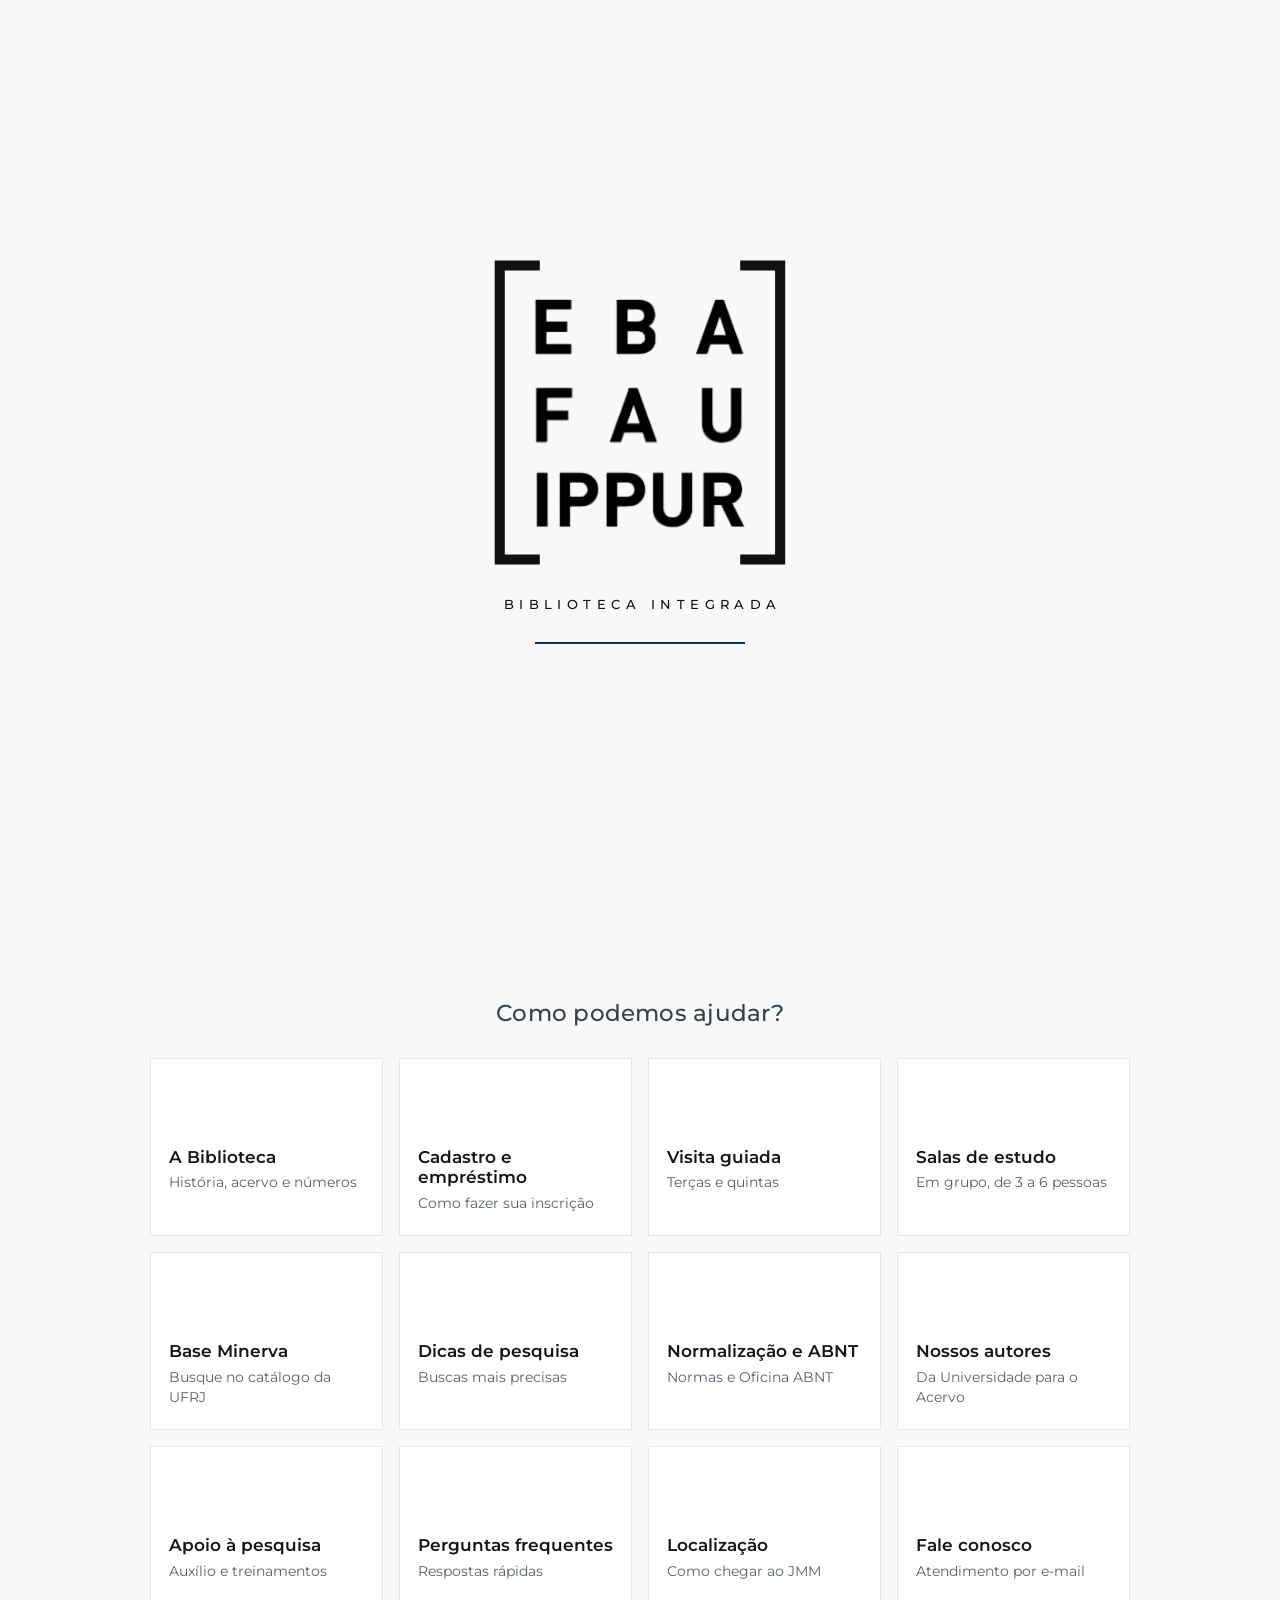
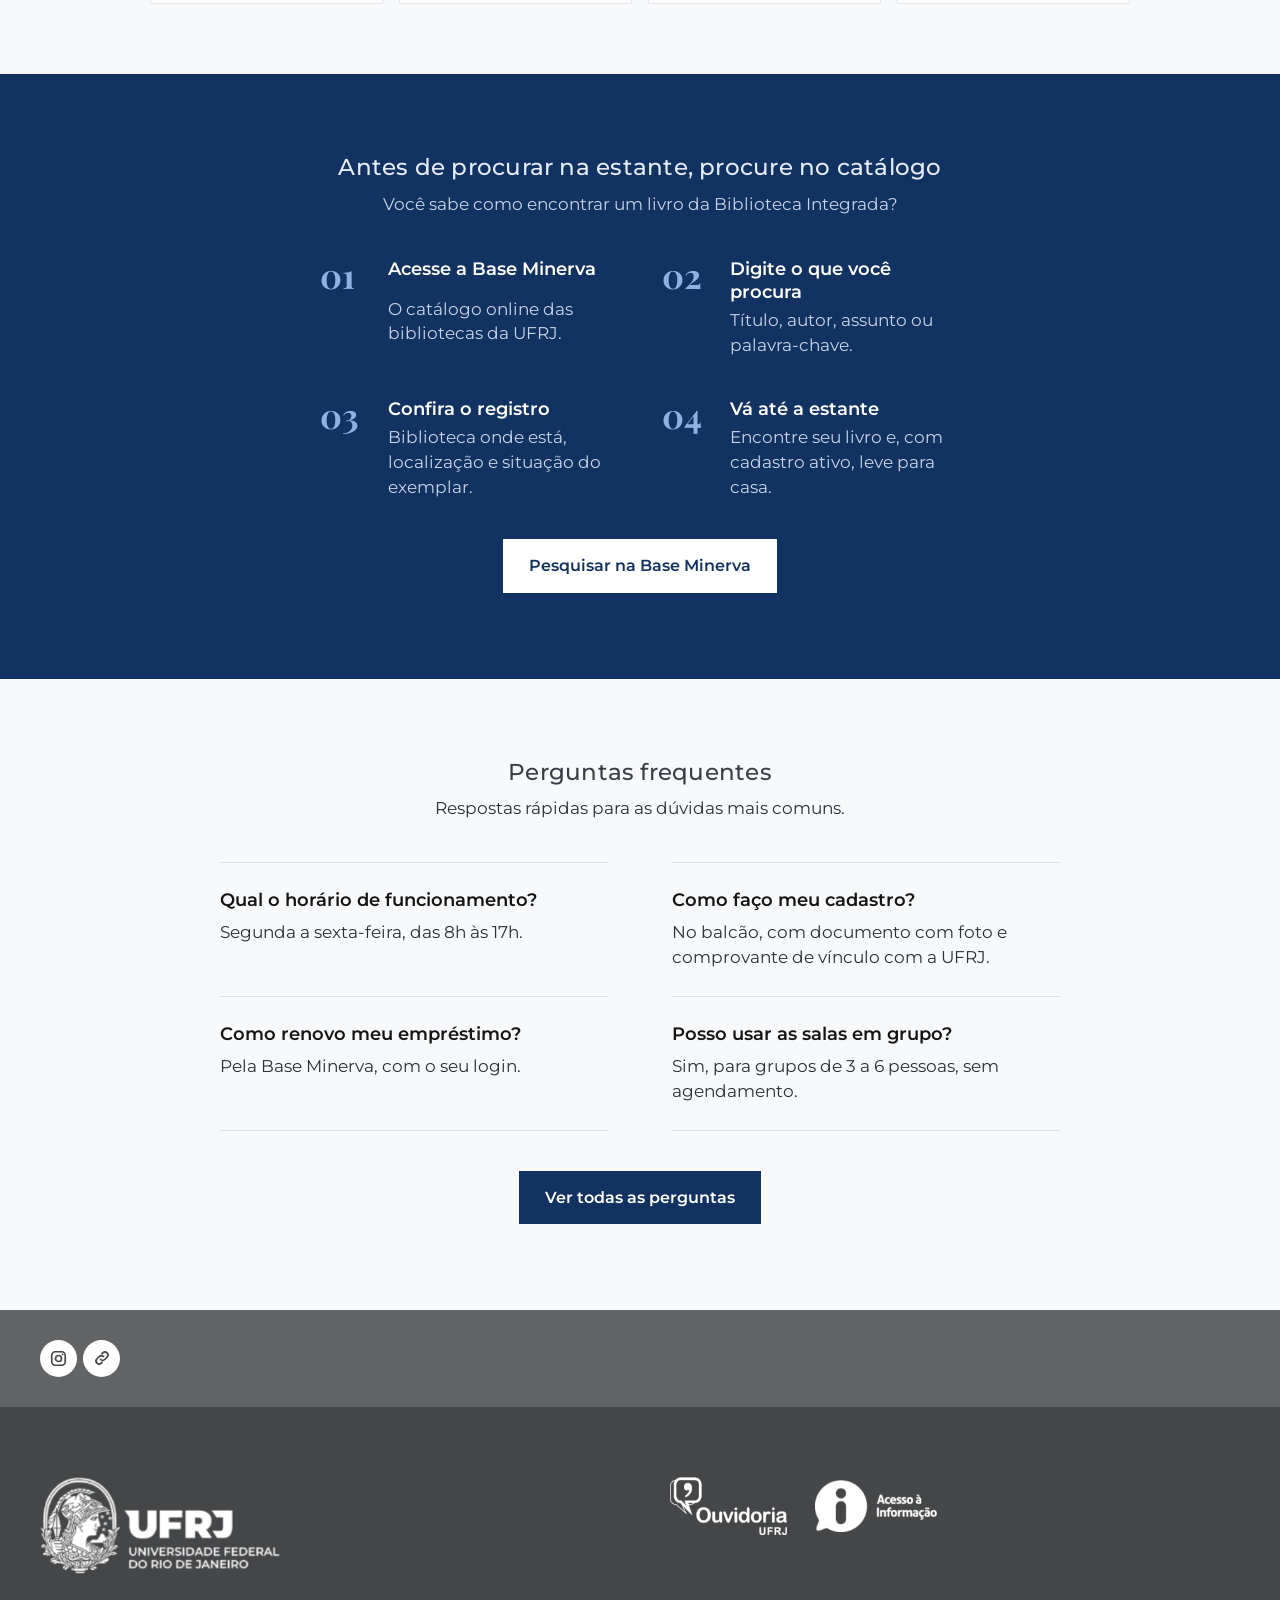
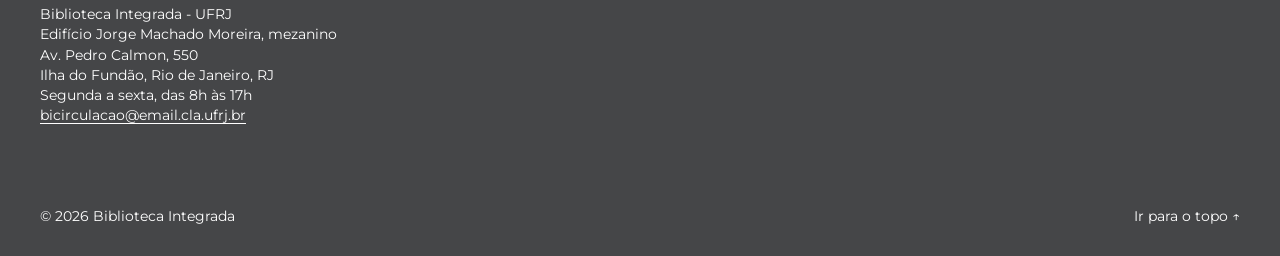
==== commit fb33421d: "Busca do cabeçalho passa a pesquisar no próprio site Co-Authored-By: Claude Opus 5.5 <noreply@anthro" ====
--- a/index.html
+++ b/index.html
@@ -30,7 +30,7 @@
 <link rel="preconnect" href="https://fonts.googleapis.com">
 <link rel="preconnect" href="https://fonts.gstatic.com" crossorigin>
 <link href="https://fonts.googleapis.com/css2?family=Montserrat:wght@400;500;600;700&family=Playfair+Display:wght@700&family=Source+Serif+4:opsz,wght@8..60,400&display=swap" rel="stylesheet">
-<link rel="stylesheet" href="css/estilo.css?v=26">
+<link rel="stylesheet" href="css/estilo.css?v=27">
 </head>
 <body id="topo">
 <div class="carga v-traco" id="carga" aria-hidden="true"><div class="cj"><svg class="marca-bi" viewBox="0 0 1308 1367" aria-hidden="true"><path class="co co-e" d="M217 41.5H42.5V1323.5H217" pathLength="1"/><path class="co co-d" d="M1091 41.5H1265V1323.5H1091" pathLength="1"/><g class="ls"><image class="le" href="carga/l-E.png" x="195" y="187" width="163" height="243" style="--i:0;--r:0;--dx:-0.289;--dy:-0.274"/><image class="le" href="carga/l-B1.png" x="549" y="187" width="175" height="243" style="--i:1;--r:0;--dx:-0.013;--dy:-0.274"/><image class="le" href="carga/l-A1.png" x="894" y="187" width="214" height="243" style="--i:2;--r:0;--dx:0.265;--dy:-0.274"/><image class="le" href="carga/l-F.png" x="198" y="572" width="163" height="245" style="--i:3;--r:1;--dx:-0.286;--dy:0.008"/><image class="le" href="carga/l-A2.png" x="519" y="572" width="210" height="245" style="--i:4;--r:1;--dx:-0.023;--dy:0.008"/><image class="le" href="carga/l-U1.png" x="921" y="572" width="179" height="245" style="--i:5;--r:1;--dx:0.273;--dy:0.008"/><image class="le" href="carga/l-I.png" x="201" y="941" width="54" height="244" style="--i:6;--r:2;--dx:-0.326;--dy:0.278"/><image class="le" href="carga/l-P1.png" x="301" y="941" width="173" height="244" style="--i:7;--r:2;--dx:-0.204;--dy:0.278"/><image class="le" href="carga/l-P2.png" x="506" y="941" width="173" height="244" style="--i:8;--r:2;--dx:-0.047;--dy:0.278"/><image class="le" href="carga/l-U2.png" x="707" y="941" width="178" height="244" style="--i:9;--r:2;--dx:0.109;--dy:0.278"/><image class="le" href="carga/l-R.png" x="927" y="941" width="184" height="244" style="--i:10;--r:2;--dx:0.279;--dy:0.278"/></g></svg><p class="wm">Biblioteca Integrada</p><div class="barra"><i></i></div></div></div>
@@ -38,7 +38,7 @@
 
 <header class="cab">
   <div class="cab-in">
-    <button class="busca-btn" id="abrirBusca" aria-label="Pesquisar no acervo"><svg width="26" height="26" viewBox="0 0 24 24" fill="none" stroke="currentColor" stroke-width="1.9" stroke-linecap="round"><circle cx="10.5" cy="10.5" r="7.2"/><path d="m20.6 20.6-4.9-4.9"/></svg></button>
+    <button class="busca-btn" id="abrirBusca" aria-label="Pesquisar no site"><svg width="26" height="26" viewBox="0 0 24 24" fill="none" stroke="currentColor" stroke-width="1.9" stroke-linecap="round"><circle cx="10.5" cy="10.5" r="7.2"/><path d="m20.6 20.6-4.9-4.9"/></svg></button>
     <a class="marca" href="index.html" aria-label="Biblioteca Integrada, página inicial">
       <img src="logos/ufrj-compacta.png" alt="UFRJ" width="556" height="277">
       <span class="nome">Biblioteca Integrada</span>
@@ -67,13 +67,14 @@
 
 <div class="busca" id="busca" aria-hidden="true" role="dialog" aria-label="Pesquisar">
   <button class="fechar" data-fechar>Fechar pesquisa <svg width="30" height="30" viewBox="0 0 24 24" fill="none" stroke="currentColor" stroke-width="1.5" stroke-linecap="round"><path d="M5 5l14 14M19 5 5 19"/></svg></button>
-  <form action="https://minerva.ufrj.br/F" method="get" target="_blank">
-    <label for="q">Pesquisar no acervo (Base Minerva)</label>
+  <form class="busca-site" action="#" role="search" autocomplete="off">
+    <label for="q">Pesquisar no site</label>
     <div class="campo">
-      <input id="q" name="request" type="search" placeholder="Título, autor ou assunto" autocomplete="off">
-      <input type="hidden" name="func" value="find-b">
+      <input id="q" name="q" type="search" placeholder="Serviços, horários, normas, autores…" autocomplete="off" aria-controls="resultados">
       <button class="enviar" type="submit" aria-label="Buscar"><svg width="26" height="26" viewBox="0 0 24 24" fill="none" stroke="currentColor" stroke-width="1.9" stroke-linecap="round"><circle cx="10.5" cy="10.5" r="7.2"/><path d="m20.6 20.6-4.9-4.9"/></svg></button>
     </div>
+    <div class="resultados" id="resultados" aria-live="polite"></div>
+    <p class="minerva-dica">Procurando um livro? <a id="linkMinerva" href="https://minerva.ufrj.br/F" target="_blank" rel="noopener">Pesquise no catálogo da Base Minerva</a></p>
   </form>
 </div>
 
@@ -220,6 +221,6 @@
 <script src="https://vlibras.gov.br/app/vlibras-plugin.js"></script>
 <script>try{new window.VLibras.Widget('https://vlibras.gov.br/app');}catch(e){}</script>
 <script>document.documentElement.classList.add("js-ic")</script>
-<script src="js/site.js?v=23"></script>
+<script src="js/site.js?v=24"></script>
 </body>
 </html>
--- a/css/estilo.css
+++ b/css/estilo.css
@@ -404,3 +404,21 @@
   .faq-resumo .item{padding:26px 0;border-top:1px solid #dde2e9;border-bottom:0}
   .faq-resumo .item:nth-last-child(-n+2){border-bottom:1px solid #dde2e9}
 }
+
+/* ---------- Busca no site ---------- */
+.busca{align-items:flex-start;overflow-y:auto;padding:max(18vh,96px) 22px 40px}
+.busca .busca-site{width:min(720px,100%)}
+.busca .resultados ul{list-style:none;margin:26px 0 0;padding:0;border-top:1px solid rgba(255,255,255,.18)}
+.busca .resultados li{border-bottom:1px solid rgba(255,255,255,.18)}
+.busca .resultados a{display:block;padding:16px 4px;color:#fff;text-decoration:none;transition:background .15s}
+.busca .resultados a:hover,.busca .resultados a:focus-visible{background:rgba(255,255,255,.07);outline:0}
+.busca .resultados small{display:block;font-size:12px;letter-spacing:.1em;text-transform:uppercase;color:#9fb0c9;margin-bottom:5px}
+.busca .resultados b{display:block;font-family:var(--sans);font-weight:600;font-size:18px;line-height:1.3}
+.busca .resultados span{display:block;font-size:15px;line-height:1.5;color:#cfd8e6;margin-top:5px}
+.busca .resultados mark{background:none;color:#fff;font-weight:600;box-shadow:inset 0 -2px 0 rgba(255,255,255,.55)}
+.busca .resultados .vazio,.busca .resultados .mais{color:#cfd8e6;font-size:15.5px;line-height:1.5;margin:22px 0 0}
+.busca .minerva-dica{margin:26px 0 0;color:#9fb0c9;font-size:15px}
+.busca .minerva-dica a{color:#fff;text-decoration:underline;text-underline-offset:3px}
+@media (min-width:768px){.busca{padding-top:max(20vh,120px)}}
+.busca{background:var(--azul)}
+.busca input::-webkit-search-cancel-button{-webkit-appearance:none;display:none}
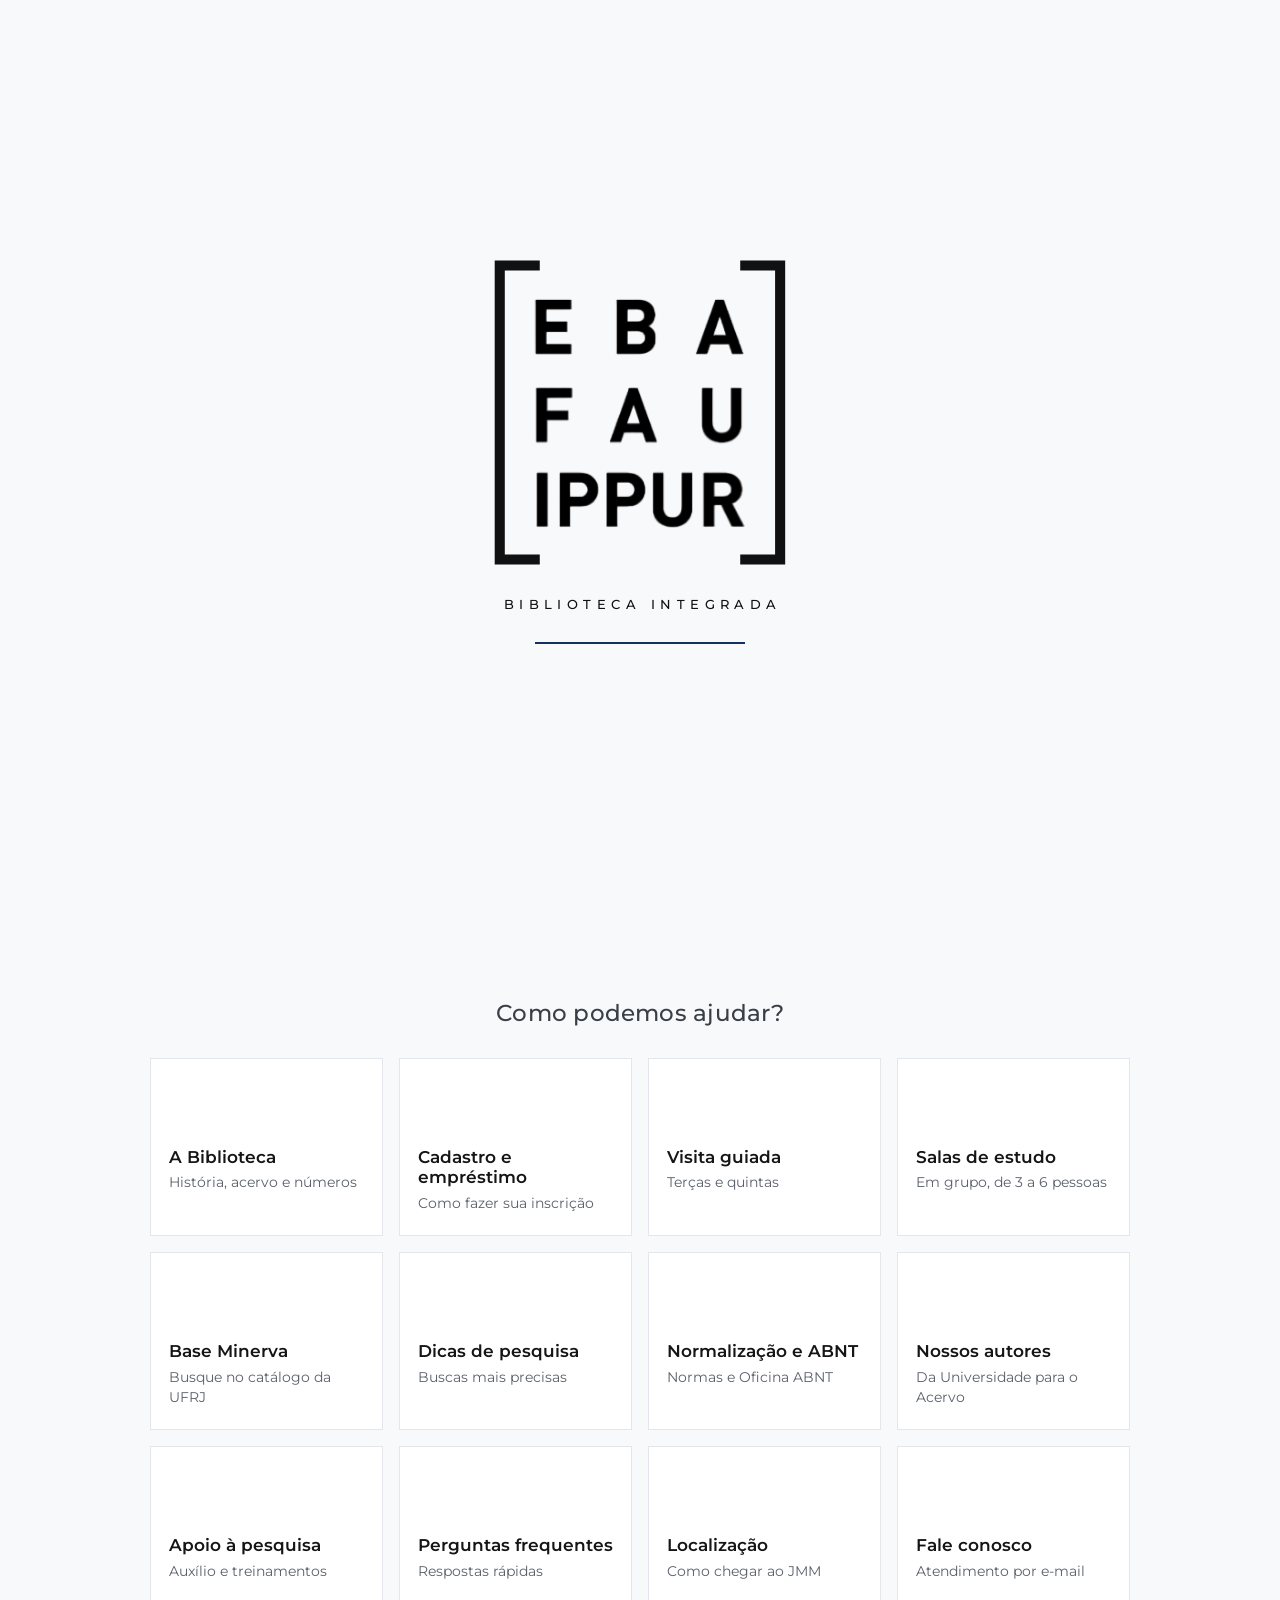
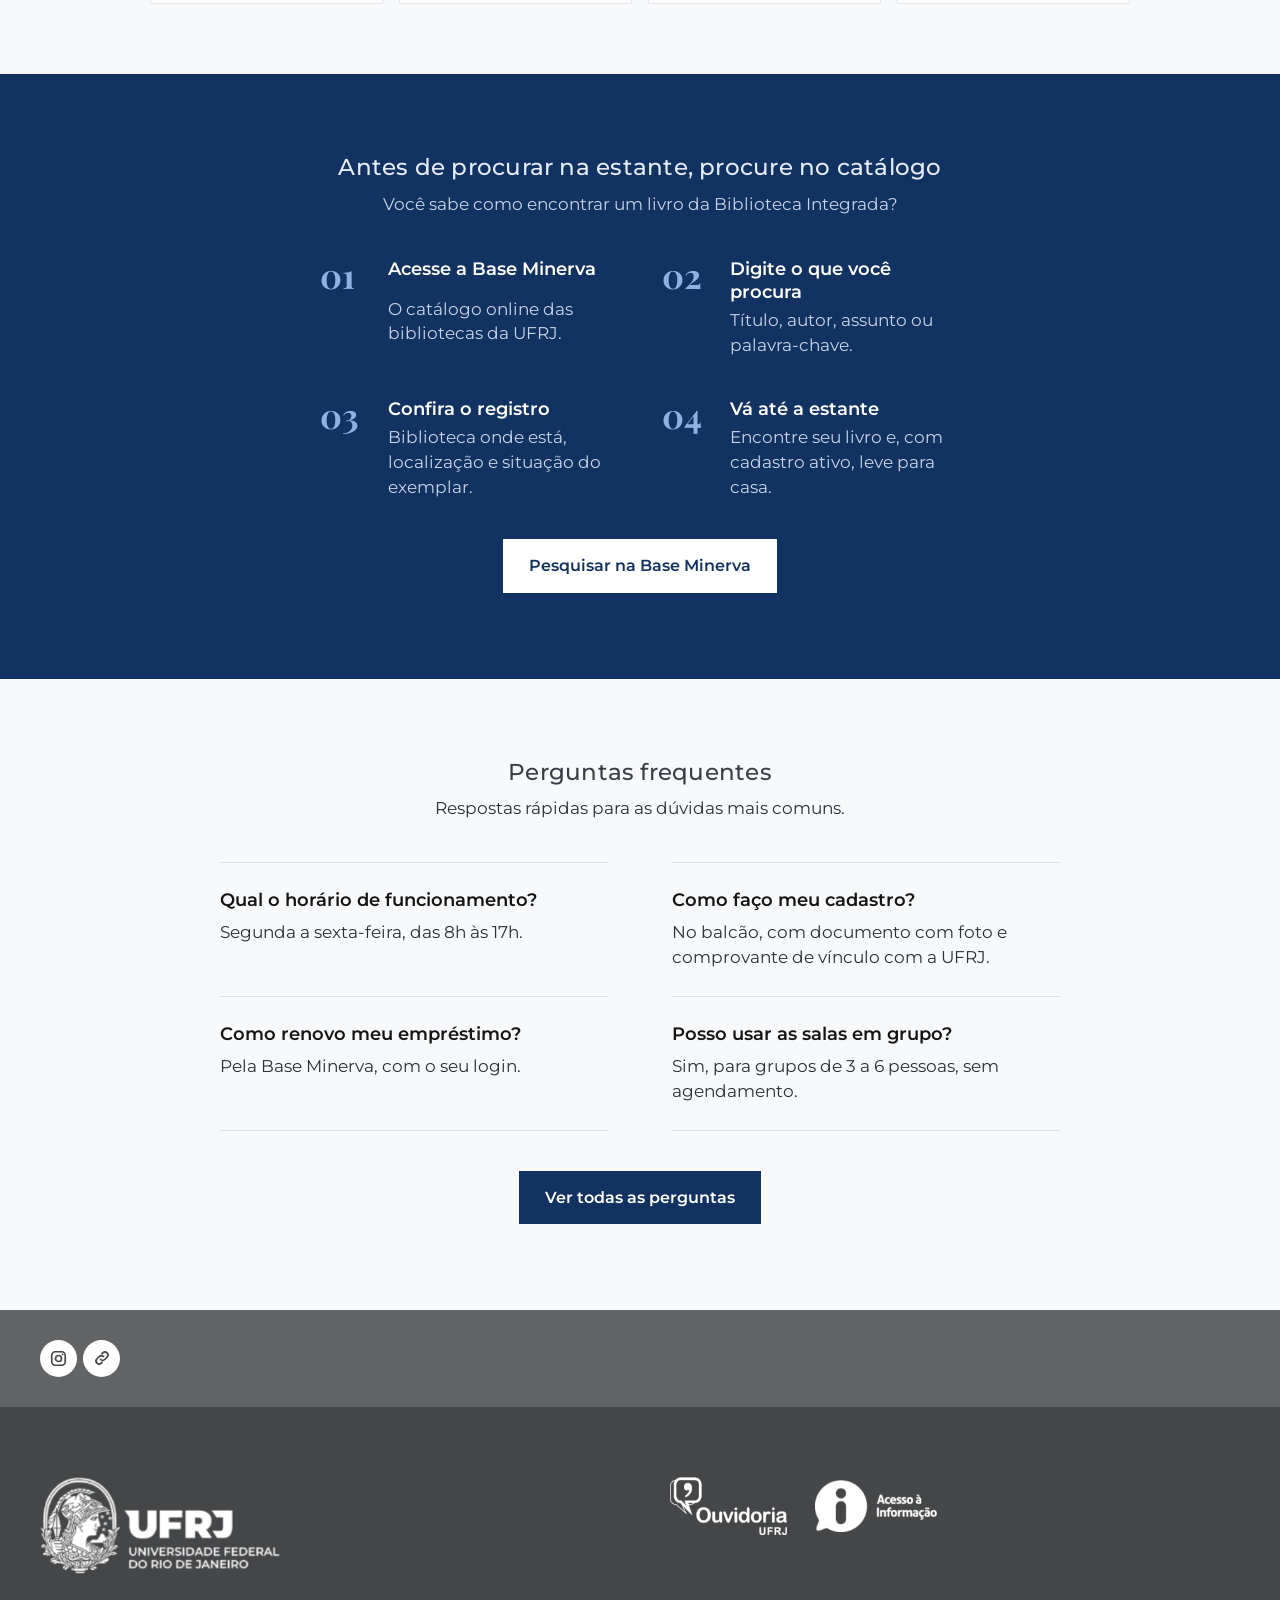
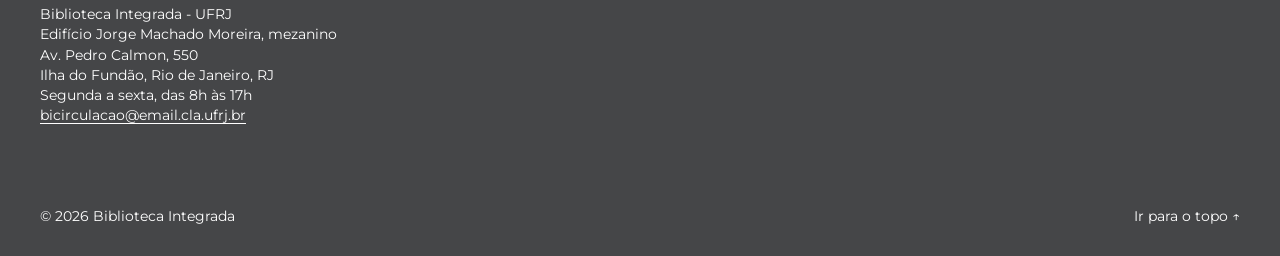
==== commit 2c3ef5ff: "Atualiza o site com informações do Instagram da Biblioteca Novas seções em A Biblioteca (o espaço, p" ====
--- a/index.html
+++ b/index.html
@@ -30,7 +30,7 @@
 <link rel="preconnect" href="https://fonts.googleapis.com">
 <link rel="preconnect" href="https://fonts.gstatic.com" crossorigin>
 <link href="https://fonts.googleapis.com/css2?family=Montserrat:wght@400;500;600;700&family=Playfair+Display:wght@700&family=Source+Serif+4:opsz,wght@8..60,400&display=swap" rel="stylesheet">
-<link rel="stylesheet" href="css/estilo.css?v=27">
+<link rel="stylesheet" href="css/estilo.css?v=28">
 </head>
 <body id="topo">
 <div class="carga v-traco" id="carga" aria-hidden="true"><div class="cj"><svg class="marca-bi" viewBox="0 0 1308 1367" aria-hidden="true"><path class="co co-e" d="M217 41.5H42.5V1323.5H217" pathLength="1"/><path class="co co-d" d="M1091 41.5H1265V1323.5H1091" pathLength="1"/><g class="ls"><image class="le" href="carga/l-E.png" x="195" y="187" width="163" height="243" style="--i:0;--r:0;--dx:-0.289;--dy:-0.274"/><image class="le" href="carga/l-B1.png" x="549" y="187" width="175" height="243" style="--i:1;--r:0;--dx:-0.013;--dy:-0.274"/><image class="le" href="carga/l-A1.png" x="894" y="187" width="214" height="243" style="--i:2;--r:0;--dx:0.265;--dy:-0.274"/><image class="le" href="carga/l-F.png" x="198" y="572" width="163" height="245" style="--i:3;--r:1;--dx:-0.286;--dy:0.008"/><image class="le" href="carga/l-A2.png" x="519" y="572" width="210" height="245" style="--i:4;--r:1;--dx:-0.023;--dy:0.008"/><image class="le" href="carga/l-U1.png" x="921" y="572" width="179" height="245" style="--i:5;--r:1;--dx:0.273;--dy:0.008"/><image class="le" href="carga/l-I.png" x="201" y="941" width="54" height="244" style="--i:6;--r:2;--dx:-0.326;--dy:0.278"/><image class="le" href="carga/l-P1.png" x="301" y="941" width="173" height="244" style="--i:7;--r:2;--dx:-0.204;--dy:0.278"/><image class="le" href="carga/l-P2.png" x="506" y="941" width="173" height="244" style="--i:8;--r:2;--dx:-0.047;--dy:0.278"/><image class="le" href="carga/l-U2.png" x="707" y="941" width="178" height="244" style="--i:9;--r:2;--dx:0.109;--dy:0.278"/><image class="le" href="carga/l-R.png" x="927" y="941" width="184" height="244" style="--i:10;--r:2;--dx:0.279;--dy:0.278"/></g></svg><p class="wm">Biblioteca Integrada</p><div class="barra"><i></i></div></div></div>
--- a/css/estilo.css
+++ b/css/estilo.css
@@ -422,3 +422,12 @@
 @media (min-width:768px){.busca{padding-top:max(20vh,120px)}}
 .busca{background:var(--azul)}
 .busca input::-webkit-search-cancel-button{-webkit-appearance:none;display:none}
+
+/* ---------- Galeria do espaço (A Biblioteca) ---------- */
+.galeria-bi{display:grid;gap:18px;margin:12px 0 26px}
+.galeria-bi figure{margin:0;background:#fff;border:1px solid #e3e6eb;display:flex;flex-direction:column}
+.galeria-bi img{width:100%;height:auto;aspect-ratio:4/5;object-fit:cover}
+.galeria-bi figcaption{padding:16px 18px 18px;font-size:15px;line-height:1.5;color:var(--texto-2)}
+.galeria-bi figcaption b{display:block;font-size:16.5px;font-weight:600;color:var(--texto);margin-bottom:6px}
+@media (min-width:700px){.galeria-bi{grid-template-columns:repeat(3,1fr);gap:14px}.galeria-bi figcaption{font-size:14.5px}}
+@media (min-width:700px){.pagina .in:has(.galeria-bi){max-width:760px}}
